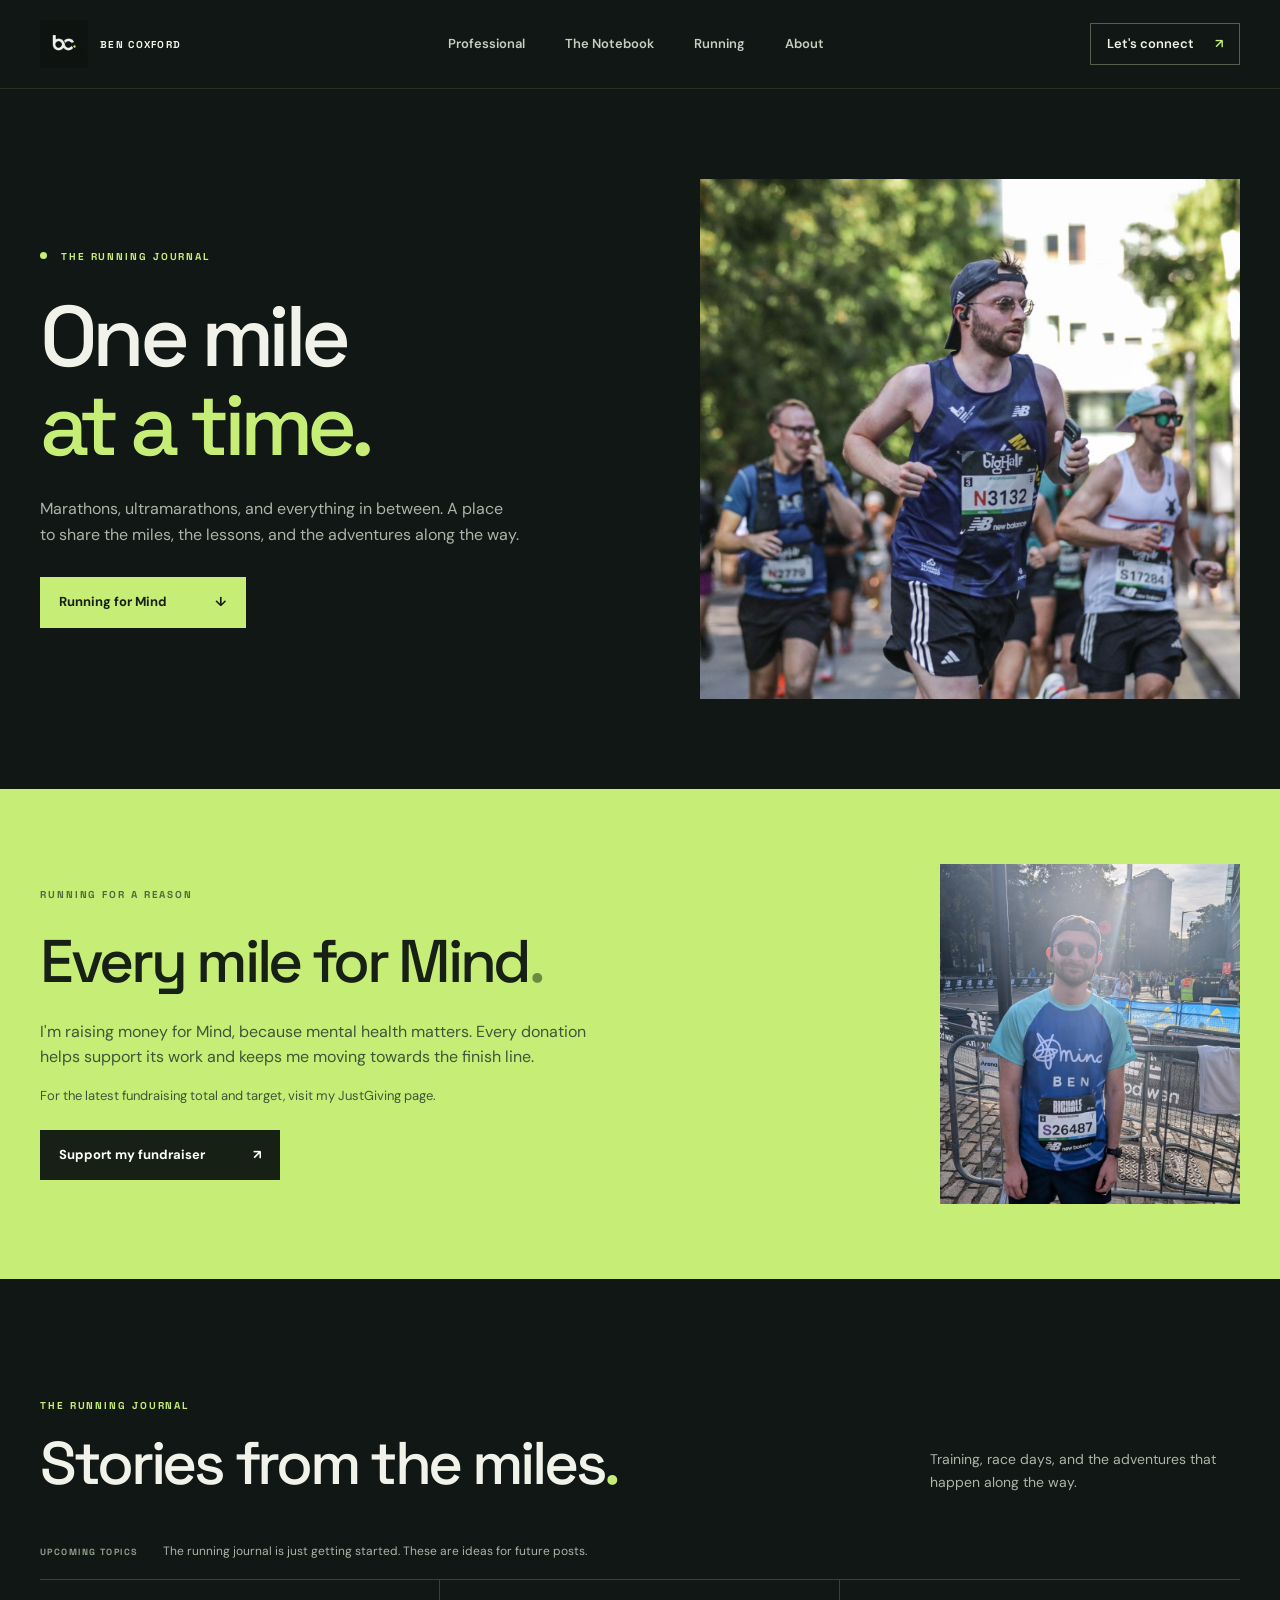
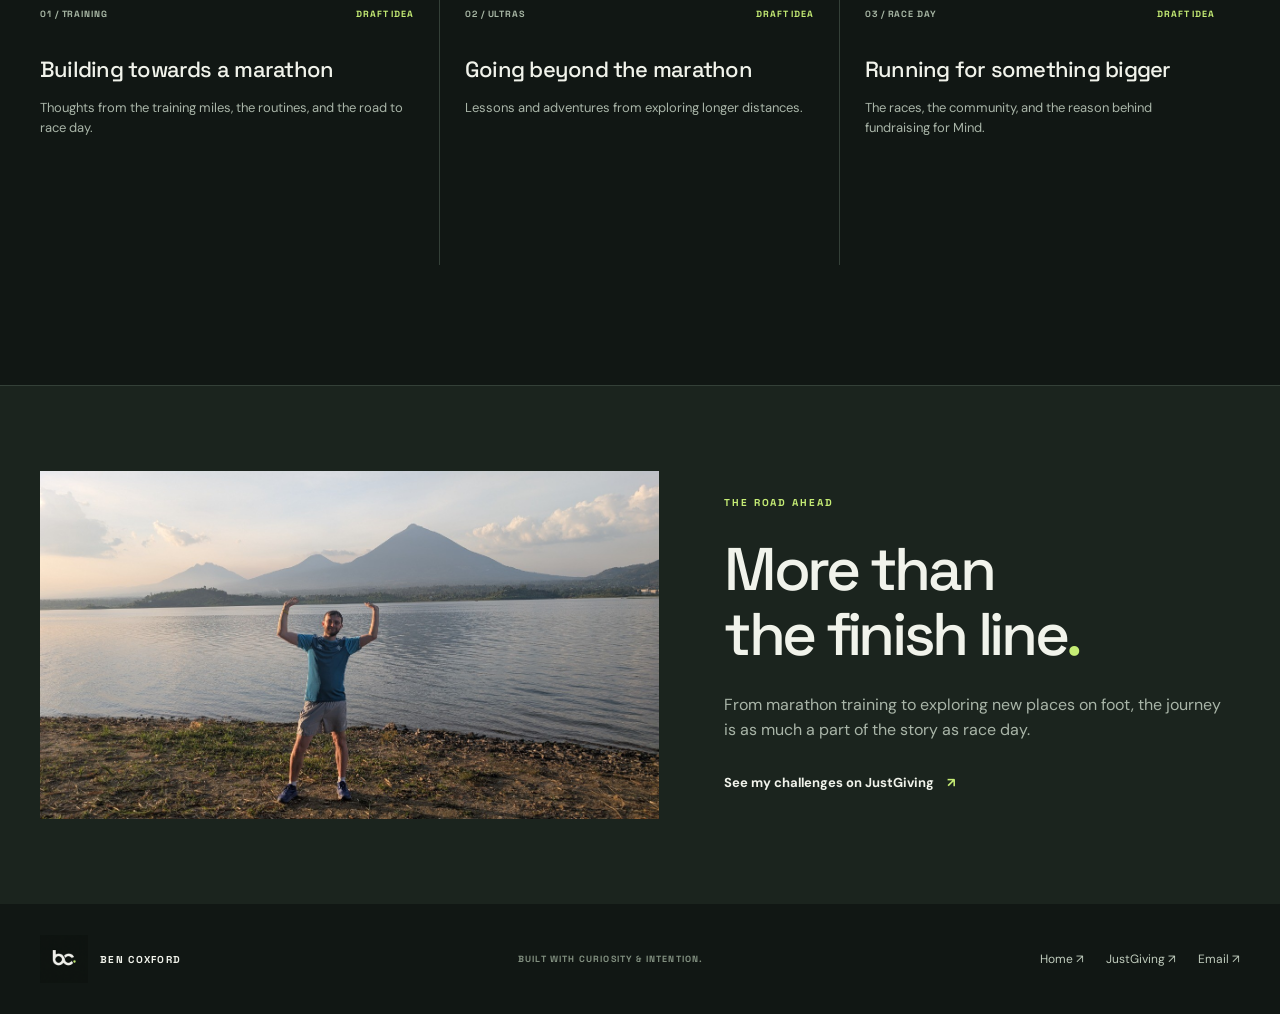
==== running.html @ ec7f4a77 "first commit" ====
<!doctype html>
<html lang="en">
<head>
  <meta charset="utf-8">
  <meta name="viewport" content="width=device-width, initial-scale=1">
  <meta name="description" content="Ben Coxford's running journal: marathons, ultramarathons, and fundraising for Mind.">
  <meta name="theme-color" content="#111714">
  <title>Running | Ben Coxford</title>
  <link rel="icon" type="image/png" href="assets/bc-logo.png">
  <link rel="stylesheet" href="styles.css">
</head>
<body>
  <a class="skip-link" href="#main">Skip to content</a>
  <header class="site-header"><div class="container header-inner"><a class="brand" href="index.html" aria-label="Ben Coxford, home"><img class="brand-logo" src="assets/bc-logo.png" alt=""><span class="brand-name">BEN COXFORD</span></a><nav aria-label="Main navigation"><a href="index.html#work">Professional</a><a href="index.html#writing">The Notebook</a><a href="running.html" aria-current="page">Running</a><a href="index.html#about">About</a></nav><a class="header-contact" href="index.html#contact">Let's connect <span aria-hidden="true">↗</span></a></div></header>
  <main id="main">
    <section class="container running-hero">
      <div class="running-hero-copy"><p class="eyebrow"><span class="status-dot"></span> THE RUNNING JOURNAL</p><h1>One mile<br><em>at a time.</em></h1><p>Marathons, ultramarathons, and everything in between. A place to share the miles, the lessons, and the adventures along the way.</p><a class="button button-primary" href="#fundraising">Running for Mind <span aria-hidden="true">↓</span></a></div>
      <img src="assets/running/race-day.jpg" alt="Ben running in a road race.">
    </section>
    <section class="fundraising-section" id="fundraising" aria-labelledby="fundraising-title">
      <div class="container fundraising-inner"><div><p class="eyebrow">RUNNING FOR A REASON</p><h2 id="fundraising-title">Every mile for Mind<span>.</span></h2><p>I'm raising money for Mind, because mental health matters. Every donation helps support its work and keeps me moving towards the finish line.</p><p class="fundraising-note">For the latest fundraising total and target, visit my JustGiving page.</p><a class="button button-dark" href="https://www.justgiving.com/page/bencoxford">Support my fundraiser <span aria-hidden="true">↗</span></a></div><img src="assets/running/running-for-mind.jpg" alt="Ben in a Mind running shirt before a race." loading="lazy"></div>
    </section>
    <section class="container section" aria-labelledby="journal-title">
      <div class="section-heading"><div><p class="eyebrow section-number">THE RUNNING JOURNAL</p><h2 id="journal-title">Stories from the miles<span class="accent">.</span></h2></div><p>Training, race days, and the adventures that happen along the way.</p></div>
      <div class="writing-intro"><span>UPCOMING TOPICS</span><p>The running journal is just getting started. These are ideas for future posts.</p></div>
      <div class="running-topics"><article class="article-card"><div class="article-meta"><span>01 / TRAINING</span><span class="draft">DRAFT IDEA</span></div><h3>Building towards a marathon</h3><p>Thoughts from the training miles, the routines, and the road to race day.</p></article><article class="article-card"><div class="article-meta"><span>02 / ULTRAS</span><span class="draft">DRAFT IDEA</span></div><h3>Going beyond the marathon</h3><p>Lessons and adventures from exploring longer distances.</p></article><article class="article-card"><div class="article-meta"><span>03 / RACE DAY</span><span class="draft">DRAFT IDEA</span></div><h3>Running for something bigger</h3><p>The races, the community, and the reason behind fundraising for Mind.</p></article></div>
    </section>
    <section class="running-adventure"><div class="container running-adventure-inner"><img src="assets/running/running-adventure.jpg" alt="Ben beside a lake with mountains in the background." loading="lazy"><div><p class="eyebrow">THE ROAD AHEAD</p><h2>More than<br>the finish line<span class="accent">.</span></h2><p>From marathon training to exploring new places on foot, the journey is as much a part of the story as race day.</p><a class="inline-link" href="https://www.justgiving.com/page/bencoxford">See my challenges on JustGiving <span aria-hidden="true">↗</span></a></div></div></section>
  </main>
  <footer class="site-footer"><div class="container footer-inner"><a class="brand footer-brand" href="index.html" aria-label="Ben Coxford, home"><img class="brand-logo" src="assets/bc-logo.png" alt=""><span class="brand-name">BEN COXFORD</span></a><p>BUILT WITH CURIOSITY &amp; INTENTION.</p><div><a href="index.html">Home ↗</a><a href="https://www.justgiving.com/page/bencoxford">JustGiving ↗</a><a href="mailto:ben.coxford@gmail.com">Email ↗</a></div></div></footer>
</body>
</html>
---- styles.css ----
@import url('https://fonts.googleapis.com/css2?family=DM+Sans:wght@400;500;600;700&family=Space+Grotesk:wght@400;500;600;700&display=swap');

:root{color-scheme:dark;--bg:#111714;--panel:#1a221d;--line:#344038;--text:#f1f3eb;--muted:#a9b5a8;--accent:#c6ed75;--display:'Space Grotesk',sans-serif;--body:'DM Sans',sans-serif}
*{box-sizing:border-box}
html{scroll-behavior:smooth}
body{margin:0;background:var(--bg);color:var(--text);font-family:var(--body);font-size:16px;line-height:1.6}
a{color:inherit;text-decoration:none}
a:focus-visible{outline:2px solid var(--accent);outline-offset:5px}
.skip-link{position:absolute;z-index:10;top:-100px;left:16px;padding:10px 16px;background:var(--accent);color:var(--bg)}
.skip-link:focus{top:12px}
.container{width:min(1200px,calc(100% - 80px));margin-inline:auto}
.site-header{border-bottom:1px solid rgba(198,237,117,.12)}
.header-inner{height:88px;display:flex;align-items:center;justify-content:space-between}
.brand{display:inline-flex;align-items:center;gap:12px}.brand-mark{font:700 29px/1 var(--display);letter-spacing:-3px}.brand-mark span,.accent{color:var(--accent)}.brand-name{font:700 10px var(--display);letter-spacing:.13em}
nav{display:flex;gap:40px}nav a,.header-contact{font-size:13px;font-weight:600}nav a{color:#c5cec2}nav a:hover,.text-link:hover,.inline-link:hover,.section-end a:hover,.footer-inner a:hover{color:var(--accent)}
.header-contact{border:1px solid #536050;padding:10px 16px}.header-contact span{color:var(--accent);margin-left:18px}.header-contact:hover{border-color:var(--accent)}
.hero{min-height:650px;position:relative;display:flex;align-items:center;padding-top:60px;padding-bottom:100px;overflow:hidden}.hero-copy{position:relative;z-index:2;width:65%}
.eyebrow{font:700 10px var(--display);letter-spacing:.19em;color:var(--accent);margin:0 0 29px}.status-dot{display:inline-block;width:7px;height:7px;background:var(--accent);border-radius:50%;margin-right:9px;vertical-align:1px}
h1,h2,h3,p{margin-top:0}h1,h2,h3{font-family:var(--display)}h1{font-size:clamp(54px,6.7vw,91px);line-height:1.04;letter-spacing:-.065em;font-weight:500;margin-bottom:26px}h1 em,.about-copy h2 em{font-style:normal;color:var(--accent)}
.hero-description{max-width:480px;color:var(--muted);font-size:17px;line-height:1.8}.hero-actions{display:flex;align-items:center;gap:30px;margin-top:35px}.button{display:inline-flex;align-items:center;justify-content:space-between;gap:48px;padding:15px 19px;font-size:13px;font-weight:700}.button-primary{background:var(--accent);color:#182015}.button-primary:hover{background:#d9f8a0}.text-link{font-size:13px;font-weight:600}.text-link span{margin-left:9px;color:var(--accent)}
.hero-art{position:absolute;width:480px;height:480px;right:-15px;top:50%;transform:translateY(-53%);border:1px solid #303d31;border-radius:50%}.art-grid{position:absolute;inset:0;border-radius:50%;background-image:linear-gradient(#2c392d 1px,transparent 1px),linear-gradient(90deg,#2c392d 1px,transparent 1px);background-size:48px 48px;opacity:.5;mask-image:radial-gradient(circle,#000 20%,transparent 72%)}
.orbit{position:absolute;border:1px solid #566a48;border-radius:50%;inset:45px}.orbit-two{inset:95px;border-style:dashed;opacity:.65}.orbit-three{inset:145px;border-color:#94b66b}.art-core{position:absolute;inset:183px;background:var(--accent);color:#172015;border-radius:50%;display:flex;flex-direction:column;justify-content:center;align-items:center}.art-core span{font:700 28px var(--display);letter-spacing:-.1em}.art-core small{font:700 6px/1.3 var(--display);letter-spacing:.1em;text-align:center;margin-top:4px}.art-node{position:absolute;width:9px;height:9px;border-radius:50%;background:var(--accent);box-shadow:0 0 0 6px #c6ed751c}.node-one{top:77px;left:109px}.node-two{right:50px;top:204px}.node-three{bottom:111px;left:115px}.art-label,.art-coordinate{position:absolute;color:#9bad95;font:600 9px var(--display);letter-spacing:.12em}.label-one{top:59px;left:24px}.label-two{right:0;bottom:115px}.art-coordinate{bottom:28px;left:150px}
.hero-bottom{position:absolute;bottom:29px;left:0;right:0;display:flex;justify-content:space-between;color:#809080;font:700 9px var(--display);letter-spacing:.16em}
.focus-strip{border-block:1px solid var(--line);background:#172019}.focus-inner{min-height:78px;display:flex;align-items:center;justify-content:space-between;gap:30px}.focus-inner>span,.section-end>span,.writing-intro>span{font:700 9px var(--display);letter-spacing:.16em;color:#8f9e8d}.focus-inner div{display:flex;gap:40px;font:500 12px var(--display);color:#d8e1d5}
.section{padding-top:120px;padding-bottom:120px}.section-heading{display:flex;justify-content:space-between;align-items:end;gap:40px;margin-bottom:45px}.section-number{margin-bottom:20px}.section-heading h2,.about-copy h2{font-size:clamp(40px,4.7vw,62px);font-weight:500;line-height:1.08;letter-spacing:-.055em;margin:0}.section-heading>p{max-width:310px;color:var(--muted);font-size:14px;margin:0 0 4px}
.project-card{display:grid;grid-template-columns:1fr 1fr;border:1px solid var(--line);min-height:390px}.project-visual{position:relative;overflow:hidden;background:#263a2b;min-height:340px}.project-grid{position:absolute;inset:0;background-image:linear-gradient(#78976b24 1px,transparent 1px),linear-gradient(90deg,#78976b24 1px,transparent 1px);background-size:38px 38px;transform:skewY(-12deg) scale(1.4)}
.cube{position:absolute;width:85px;height:85px;border:1px solid #b5da86;transform:rotate(30deg) skew(-30deg);background:#a7d47c18}.cube:before,.cube:after{content:"";position:absolute;border:1px solid #b5da86;background:#9bc87c20}.cube:before{width:100%;height:28px;left:13px;top:-29px;transform:skew(-45deg)}.cube:after{height:100%;width:28px;right:-29px;top:-15px;transform:skewY(-45deg)}.cube-one{top:38%;left:44%;z-index:2;background:#b9e88e65}.cube-two{top:22%;left:26%;transform:rotate(30deg) skew(-30deg) scale(.65);opacity:.65}.cube-three{top:56%;left:64%;transform:rotate(30deg) skew(-30deg) scale(.65);opacity:.65}.visual-caption{position:absolute;bottom:22px;left:25px;right:25px;display:flex;justify-content:space-between;color:#bdd2b7;font:700 9px var(--display);letter-spacing:.14em}
.project-content{padding:42px 45px;display:flex;flex-direction:column;align-items:flex-start}.project-topline{display:flex;justify-content:space-between;width:100%;font:700 9px var(--display);letter-spacing:.15em;color:#97aa95}.project-content h3{font-size:43px;letter-spacing:-.05em;font-weight:500;margin:42px 0 12px}.project-content p{color:var(--muted);font-size:14px;max-width:420px}.tags{display:flex;flex-wrap:wrap;gap:8px;margin:12px 0 32px}.tags span{border:1px solid #465448;padding:5px 8px;font:700 9px var(--display);letter-spacing:.08em;color:#c1cebe}.project-link{font-size:13px;font-weight:700;margin-top:auto}.project-link span{margin-left:15px;color:var(--accent)}.project-link:hover{color:var(--accent)}
.section-end{display:flex;justify-content:space-between;align-items:center;margin-top:25px}.section-end a,.inline-link{font-size:13px;font-weight:700}.section-end a span,.inline-link span{color:var(--accent);margin-left:10px}
.writing-section{background:#1b241e;border-block:1px solid var(--line)}.writing-intro{display:flex;align-items:baseline;gap:25px;border-bottom:1px solid var(--line);padding-bottom:18px}.writing-intro p{font-size:12px;color:var(--muted);margin:0}.article-grid{display:grid;grid-template-columns:repeat(4,1fr)}.article-card{position:relative;min-height:285px;padding:28px 25px 55px 0;border-right:1px solid var(--line)}.article-card+.article-card{padding-left:25px}.article-card:last-child{border-right:0}.article-meta{display:flex;justify-content:space-between;gap:8px;color:#a8b7a5;font:700 9px var(--display);letter-spacing:.1em}.draft{color:var(--accent)}.article-card h3{font-size:22px;line-height:1.2;letter-spacing:-.035em;font-weight:500;margin:36px 0 15px}.article-card p{color:var(--muted);font-size:13px}.article-arrow{position:absolute;bottom:15px;color:#7b8c79;font-size:19px}
.published-grid{display:grid;grid-template-columns:repeat(2,1fr);gap:20px;margin:25px 0 55px}.published-card{display:flex;flex-direction:column;min-height:230px;padding:28px;border:1px solid var(--line);background:#202b23}.published-card h3{font-size:25px;line-height:1.25;letter-spacing:-.035em;font-weight:500;margin:32px 0}.published-card h3 a:hover,.published-link:hover{color:var(--accent)}.published-link{font-size:13px;font-weight:700;margin-top:auto}.published-link span{color:var(--accent);margin-left:10px}
.about-section{display:grid;grid-template-columns:1fr 1.25fr;gap:50px}.about-symbol{font-size:120px;line-height:1;color:#384b37;margin-top:65px}.about-copy h2{margin-bottom:30px}.about-copy p{max-width:570px;color:var(--muted);font-size:15px;line-height:1.85}.inline-link{display:inline-block;margin-top:14px}
.contact-section{background:var(--accent);color:#172015}.contact-inner{padding-block:75px;display:flex;justify-content:space-between;align-items:end;gap:30px}.contact-inner .eyebrow{color:#526a3e;margin-bottom:20px}.contact-inner h2{font-size:clamp(38px,4.4vw,60px);font-weight:500;line-height:1.08;letter-spacing:-.055em;margin-bottom:20px}.contact-inner h2 span{color:#6b8b45}.contact-inner p:last-child{font-size:14px;color:#4c6040;margin:0}.button-dark{background:#172015;color:#fff;white-space:nowrap}.button-dark:hover{background:#344a30}
.footer-inner{min-height:110px;display:flex;justify-content:space-between;align-items:center;gap:20px}.footer-inner p{font:700 9px var(--display);letter-spacing:.13em;color:#829080;margin:0}.footer-inner>div{display:flex;gap:22px}.footer-inner>div a{font-size:12px;color:#c0ccbd}
@media(max-width:900px){.hero-art{opacity:.35;right:-150px}.hero-copy{width:80%}.focus-inner{align-items:flex-start;padding-block:22px;flex-direction:column;gap:12px}.focus-inner div{gap:20px;flex-wrap:wrap}.article-grid{grid-template-columns:repeat(2,1fr)}.article-card:nth-child(2){border-right:0}.article-card:nth-child(n+3){border-top:1px solid var(--line)}.article-card:nth-child(3){padding-left:0}}
@media(max-width:600px){.container{width:calc(100% - 40px)}.header-inner{height:72px}.brand-name{display:none}nav{gap:20px}nav a{font-size:12px}.header-contact{font-size:0;padding:9px 12px}.header-contact span{font-size:14px;margin:0}.hero{min-height:590px;padding-top:50px}.hero-copy{width:100%}.hero-art{width:360px;height:360px;right:-180px;top:45%;opacity:.25}.orbit{inset:35px}.orbit-two{inset:75px}.orbit-three{inset:110px}.art-core{inset:138px}.hero-description{font-size:15px}.hero-actions{gap:20px;flex-wrap:wrap}.hero-bottom{font-size:8px}.focus-inner div{font-size:11px;gap:10px 20px}.section{padding-block:75px}.section-heading{display:block}.section-heading>p{margin-top:18px}.project-card{grid-template-columns:1fr}.project-visual{min-height:260px}.project-content{padding:30px 25px}.project-content h3{margin-top:30px}.writing-intro{display:block}.writing-intro p{margin-top:8px}.article-grid{grid-template-columns:1fr}.article-card,.article-card+.article-card,.article-card:nth-child(3){min-height:0;padding:24px 35px 30px 0;border-right:0;border-top:1px solid var(--line)}.article-card:first-child{border-top:0}.article-card h3{margin:20px 0 10px}.article-arrow{bottom:20px;right:0}.about-section{grid-template-columns:1fr;gap:0}.about-symbol{display:none}.contact-inner{padding-block:60px;display:block}.contact-inner .button{margin-top:28px}.footer-inner{padding-block:28px;flex-wrap:wrap}.footer-inner p{order:3;width:100%}.footer-inner>div{gap:15px}}
@media(max-width:600px){.published-grid{grid-template-columns:1fr}.published-card{min-height:200px;padding:24px}.published-card h3{font-size:22px;margin:26px 0}}
@media(prefers-reduced-motion:reduce){html{scroll-behavior:auto}}
.article-page{max-width:780px;padding-block:90px 120px}.article-back{display:inline-block;color:var(--accent);font-size:13px;font-weight:700;margin-bottom:50px}.article-page h1{font-size:clamp(38px,5vw,65px);line-height:1.08;letter-spacing:-.05em}.article-byline{color:var(--muted);font-size:13px;border-bottom:1px solid var(--line);padding-bottom:30px;margin-bottom:35px}.article-body{color:#d1d9cd;font-size:17px;line-height:1.9;overflow-wrap:anywhere}.article-body h2{color:var(--text);font-size:27px;line-height:1.25;letter-spacing:-.035em;margin:42px 0 16px}.article-body p{margin-bottom:22px}.article-end{border-top:1px solid var(--line);padding-top:30px;margin-top:55px}
.article-figure{margin:32px 0}.article-figure img{display:block;width:100%;height:auto}.article-figure figcaption{color:var(--muted);font-size:13px;line-height:1.5;margin-top:10px}
.article-figure-stack{max-width:484px}
.professional-profile{display:grid;grid-template-columns:1fr 1.4fr;gap:60px;margin-bottom:65px}.professional-intro h3{font-size:25px;line-height:1.2;font-weight:500;letter-spacing:-.03em;margin-bottom:15px}.professional-intro p:not(.eyebrow),.skill-group p{color:var(--muted);font-size:14px;line-height:1.75}.skills-grid{display:grid;grid-template-columns:repeat(2,1fr);gap:0 30px}.skill-group{border-top:1px solid var(--line);padding:20px 0}.skill-group h3{font-size:16px;font-weight:600;margin-bottom:8px}.skill-group p{margin:0}.project-heading{margin-bottom:25px}
.brand-logo{display:block;width:48px;height:48px;object-fit:cover}.about-portrait{object-position:center}
.running-teaser{background:#1b241e;border-block:1px solid var(--line)}.running-teaser-inner{display:grid;grid-template-columns:1fr .8fr;align-items:center;gap:80px}.running-teaser h2,.fundraising-inner h2,.running-adventure h2{font-size:clamp(40px,4.7vw,62px);font-weight:500;line-height:1.08;letter-spacing:-.055em;margin-bottom:24px}.running-teaser h2 em{font-style:normal;color:var(--accent)}.running-teaser-copy>p:not(.eyebrow),.running-adventure p:not(.eyebrow){color:var(--muted);max-width:500px}.running-actions{display:flex;align-items:center;gap:25px;flex-wrap:wrap;margin-top:30px}.running-teaser-inner>img{width:100%;height:420px;object-fit:cover;object-position:center 35%}.about-portrait{display:block;width:min(270px,100%);height:300px;object-fit:cover;object-position:center 25%;margin-top:50px}
.running-hero{display:grid;grid-template-columns:1fr .9fr;gap:60px;align-items:center;padding-block:90px}.running-hero-copy>p:not(.eyebrow){color:var(--muted);max-width:480px;margin-bottom:30px}.running-hero>img{width:100%;height:520px;object-fit:cover}.fundraising-section{background:var(--accent);color:#172015}.fundraising-inner{display:grid;grid-template-columns:1fr 300px;align-items:center;gap:80px;padding-block:75px}.fundraising-inner .eyebrow{color:#526a3e}.fundraising-inner h2 span{color:#6b8b45}.fundraising-inner p:not(.eyebrow){max-width:550px;color:#40563a}.fundraising-note{font-size:13px}.fundraising-inner .button{margin-top:10px}.fundraising-inner img{width:100%;height:340px;object-fit:cover;object-position:center 32%}.running-topics{display:grid;grid-template-columns:repeat(3,1fr)}.running-adventure{background:#1b241e;border-top:1px solid var(--line)}.running-adventure-inner{padding-block:85px;display:grid;grid-template-columns:1.2fr 1fr;align-items:center;gap:65px}.running-adventure img{width:100%;display:block}
@media(max-width:600px){nav{gap:10px}nav a{font-size:11px}.running-teaser-inner,.running-hero,.fundraising-inner,.running-adventure-inner{grid-template-columns:1fr;gap:30px}.running-teaser-inner>img,.running-hero>img{height:320px}.running-hero{padding-block:60px}.fundraising-inner{padding-block:60px}.fundraising-inner img{height:320px}.running-topics{grid-template-columns:1fr}.running-topics .article-card{border-right:0;border-top:1px solid var(--line);padding-left:0}.running-topics .article-card:first-child{border-top:0}.running-adventure-inner{padding-block:60px}.about-portrait{width:180px;height:200px;margin:20px 0 35px}}
@media(max-width:600px){.brand-logo{width:36px;height:36px}nav{gap:8px}nav a{font-size:10px}}
@media(max-width:600px){.professional-profile{grid-template-columns:1fr;gap:20px;margin-bottom:45px}.skills-grid{grid-template-columns:1fr}}
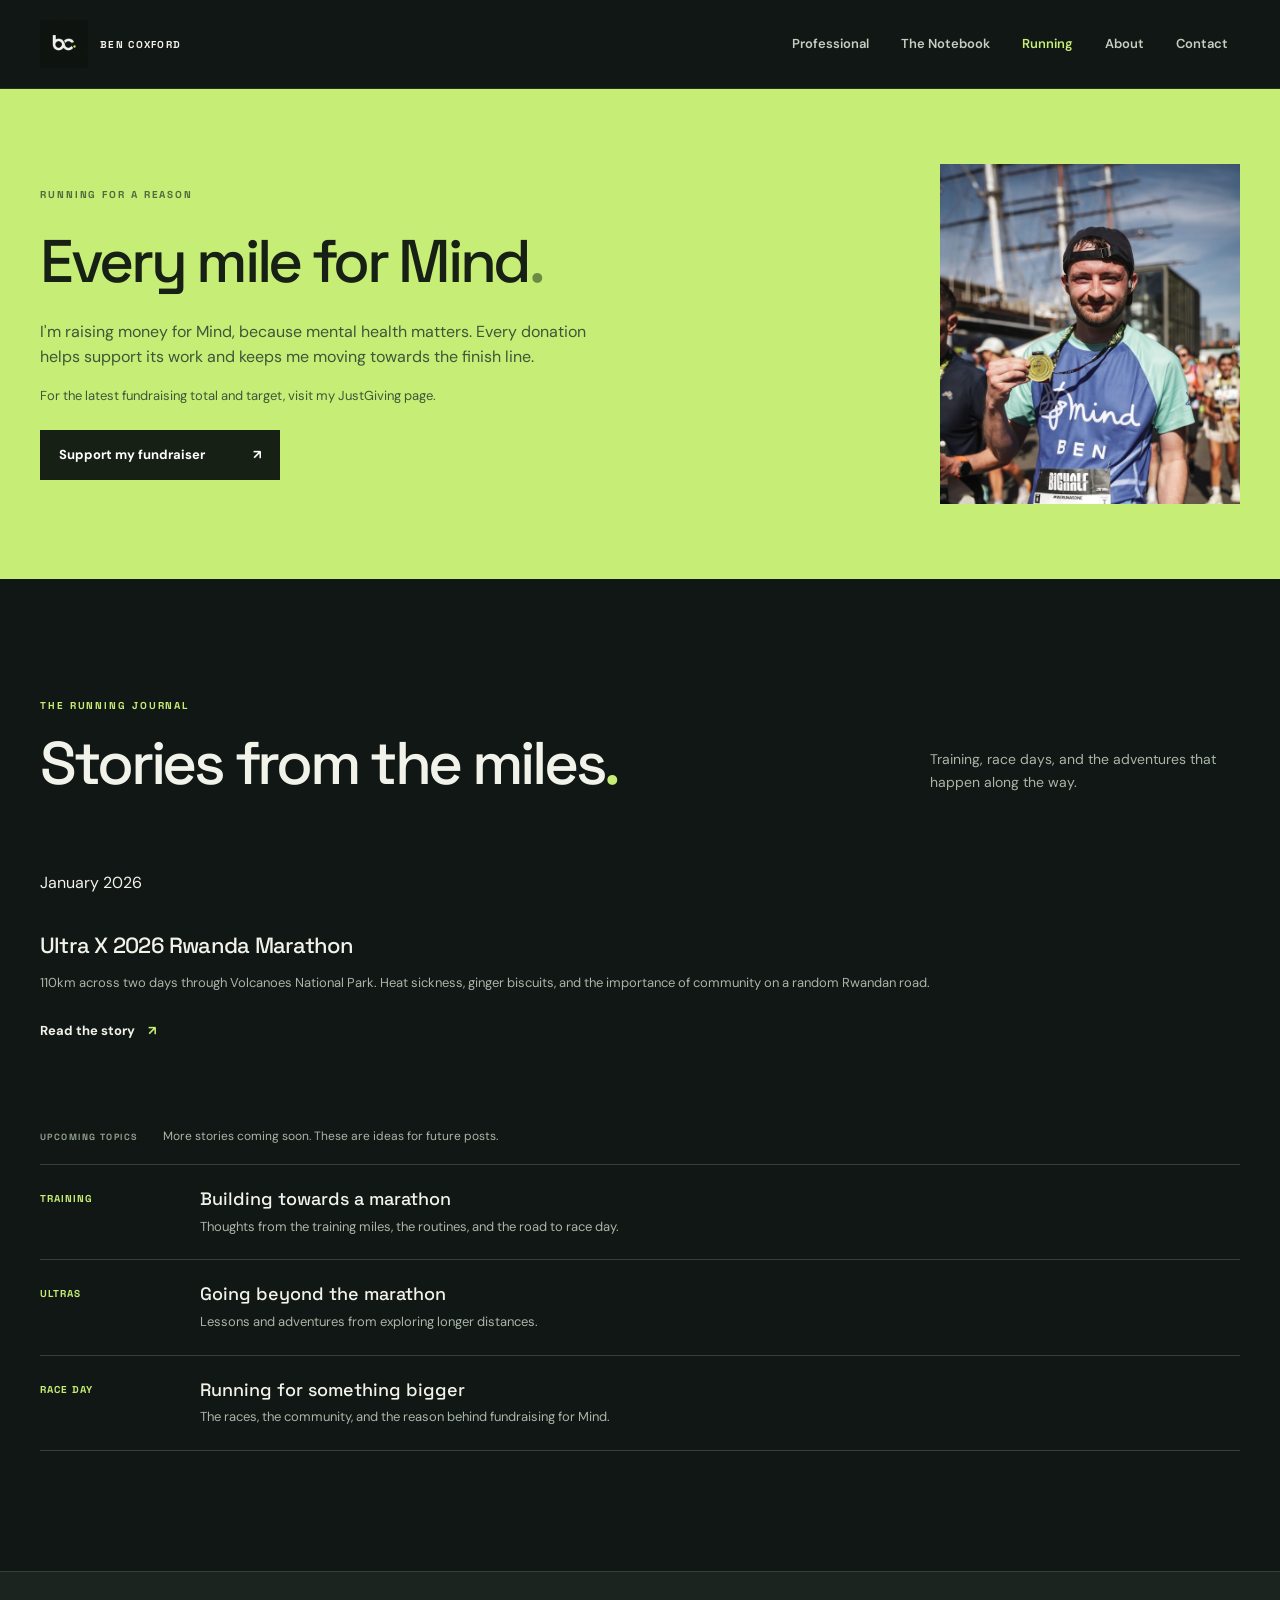
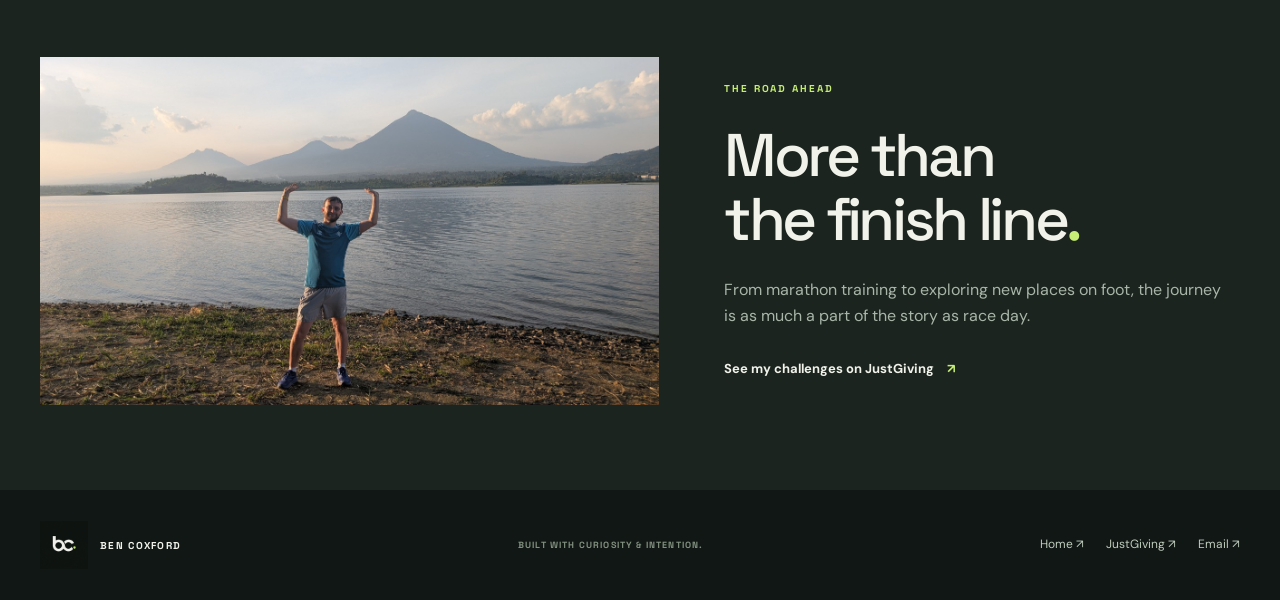
==== commit b7557751: "publish changes" ====
--- a/running.html
+++ b/running.html
@@ -11,19 +11,25 @@
 </head>
 <body>
   <a class="skip-link" href="#main">Skip to content</a>
-  <header class="site-header"><div class="container header-inner"><a class="brand" href="index.html" aria-label="Ben Coxford, home"><img class="brand-logo" src="assets/bc-logo.png" alt=""><span class="brand-name">BEN COXFORD</span></a><nav aria-label="Main navigation"><a href="index.html#work">Professional</a><a href="index.html#writing">The Notebook</a><a href="running.html" aria-current="page">Running</a><a href="index.html#about">About</a></nav><a class="header-contact" href="index.html#contact">Let's connect <span aria-hidden="true">↗</span></a></div></header>
+  <header class="site-header"><div class="container header-inner"><a class="brand" href="index.html" aria-label="Ben Coxford, home"><img class="brand-logo" src="assets/bc-logo.png" alt=""><span class="brand-name">BEN COXFORD</span></a><nav aria-label="Main navigation"><a href="index.html#work">Professional</a><a href="index.html#writing">The Notebook</a><a href="running.html" aria-current="page">Running</a><a href="index.html#about">About</a><a href="index.html#contact">Contact</a></nav></div></header>
   <main id="main">
-    <section class="container running-hero">
-      <div class="running-hero-copy"><p class="eyebrow"><span class="status-dot"></span> THE RUNNING JOURNAL</p><h1>One mile<br><em>at a time.</em></h1><p>Marathons, ultramarathons, and everything in between. A place to share the miles, the lessons, and the adventures along the way.</p><a class="button button-primary" href="#fundraising">Running for Mind <span aria-hidden="true">↓</span></a></div>
-      <img src="assets/running/race-day.jpg" alt="Ben running in a road race.">
-    </section>
     <section class="fundraising-section" id="fundraising" aria-labelledby="fundraising-title">
-      <div class="container fundraising-inner"><div><p class="eyebrow">RUNNING FOR A REASON</p><h2 id="fundraising-title">Every mile for Mind<span>.</span></h2><p>I'm raising money for Mind, because mental health matters. Every donation helps support its work and keeps me moving towards the finish line.</p><p class="fundraising-note">For the latest fundraising total and target, visit my JustGiving page.</p><a class="button button-dark" href="https://www.justgiving.com/page/bencoxford">Support my fundraiser <span aria-hidden="true">↗</span></a></div><img src="assets/running/running-for-mind.jpg" alt="Ben in a Mind running shirt before a race." loading="lazy"></div>
+      <div class="container fundraising-inner"><div><p class="eyebrow">RUNNING FOR A REASON</p><h2 id="fundraising-title">Every mile for Mind<span>.</span></h2><p>I'm raising money for Mind, because mental health matters. Every donation helps support its work and keeps me moving towards the finish line.</p><p class="fundraising-note">For the latest fundraising total and target, visit my JustGiving page.</p><a class="button button-dark" href="https://www.justgiving.com/page/bencoxford">Support my fundraiser <span aria-hidden="true">↗</span></a></div><img src="assets/running/mind-medal.jpg" alt="Ben wearing a Mind running shirt and holding his race medal." loading="lazy"></div>
     </section>
     <section class="container section" aria-labelledby="journal-title">
       <div class="section-heading"><div><p class="eyebrow section-number">THE RUNNING JOURNAL</p><h2 id="journal-title">Stories from the miles<span class="accent">.</span></h2></div><p>Training, race days, and the adventures that happen along the way.</p></div>
-      <div class="writing-intro"><span>UPCOMING TOPICS</span><p>The running journal is just getting started. These are ideas for future posts.</p></div>
-      <div class="running-topics"><article class="article-card"><div class="article-meta"><span>01 / TRAINING</span><span class="draft">DRAFT IDEA</span></div><h3>Building towards a marathon</h3><p>Thoughts from the training miles, the routines, and the road to race day.</p></article><article class="article-card"><div class="article-meta"><span>02 / ULTRAS</span><span class="draft">DRAFT IDEA</span></div><h3>Going beyond the marathon</h3><p>Lessons and adventures from exploring longer distances.</p></article><article class="article-card"><div class="article-meta"><span>03 / RACE DAY</span><span class="draft">DRAFT IDEA</span></div><h3>Running for something bigger</h3><p>The races, the community, and the reason behind fundraising for Mind.</p></article></div>
+      <div class="article-cards">
+        <article class="article-card">
+          <div class="article-card-content">
+            <span class="article-card-date">January 2026</span>
+            <h3><a href="articles/rwanda-ultra.html">Ultra X 2026 Rwanda Marathon</a></h3>
+            <p>110km across two days through Volcanoes National Park. Heat sickness, ginger biscuits, and the importance of community on a random Rwandan road.</p>
+            <a href="articles/rwanda-ultra.html" class="inline-link">Read the story <span aria-hidden="true">↗</span></a>
+          </div>
+        </article>
+      </div>
+      <div class="writing-intro"><span>UPCOMING TOPICS</span><p>More stories coming soon. These are ideas for future posts.</p></div>
+      <ul class="upcoming-list"><li><span>TRAINING</span><div><h3>Building towards a marathon</h3><p>Thoughts from the training miles, the routines, and the road to race day.</p></div></li><li><span>ULTRAS</span><div><h3>Going beyond the marathon</h3><p>Lessons and adventures from exploring longer distances.</p></div></li><li><span>RACE DAY</span><div><h3>Running for something bigger</h3><p>The races, the community, and the reason behind fundraising for Mind.</p></div></li></ul>
     </section>
     <section class="running-adventure"><div class="container running-adventure-inner"><img src="assets/running/running-adventure.jpg" alt="Ben beside a lake with mountains in the background." loading="lazy"><div><p class="eyebrow">THE ROAD AHEAD</p><h2>More than<br>the finish line<span class="accent">.</span></h2><p>From marathon training to exploring new places on foot, the journey is as much a part of the story as race day.</p><a class="inline-link" href="https://www.justgiving.com/page/bencoxford">See my challenges on JustGiving <span aria-hidden="true">↗</span></a></div></div></section>
   </main>
--- a/styles.css
+++ b/styles.css
@@ -8,6 +8,12 @@
 a:focus-visible{outline:2px solid var(--accent);outline-offset:5px}
 .skip-link{position:absolute;z-index:10;top:-100px;left:16px;padding:10px 16px;background:var(--accent);color:var(--bg)}
 .skip-link:focus{top:12px}
+.alert-banner{background:#263a2b;border-bottom:1px solid rgba(198,237,117,.12);padding:16px 0}
+.alert-inner{display:flex;align-items:center;justify-content:center}
+.alert-inner p{margin:0;font-size:14px;color:var(--muted)}
+.alert-inner strong{color:var(--text);font-weight:600}
+.alert-inner a{color:var(--accent);font-weight:600;text-decoration:underline;text-underline-offset:3px}
+.alert-inner a:hover{color:#d9f8a0}
 .container{width:min(1200px,calc(100% - 80px));margin-inline:auto}
 .site-header{border-bottom:1px solid rgba(198,237,117,.12)}
 .header-inner{height:88px;display:flex;align-items:center;justify-content:space-between}
@@ -36,9 +42,13 @@
 @media(max-width:600px){.container{width:calc(100% - 40px)}.header-inner{height:72px}.brand-name{display:none}nav{gap:20px}nav a{font-size:12px}.header-contact{font-size:0;padding:9px 12px}.header-contact span{font-size:14px;margin:0}.hero{min-height:590px;padding-top:50px}.hero-copy{width:100%}.hero-art{width:360px;height:360px;right:-180px;top:45%;opacity:.25}.orbit{inset:35px}.orbit-two{inset:75px}.orbit-three{inset:110px}.art-core{inset:138px}.hero-description{font-size:15px}.hero-actions{gap:20px;flex-wrap:wrap}.hero-bottom{font-size:8px}.focus-inner div{font-size:11px;gap:10px 20px}.section{padding-block:75px}.section-heading{display:block}.section-heading>p{margin-top:18px}.project-card{grid-template-columns:1fr}.project-visual{min-height:260px}.project-content{padding:30px 25px}.project-content h3{margin-top:30px}.writing-intro{display:block}.writing-intro p{margin-top:8px}.article-grid{grid-template-columns:1fr}.article-card,.article-card+.article-card,.article-card:nth-child(3){min-height:0;padding:24px 35px 30px 0;border-right:0;border-top:1px solid var(--line)}.article-card:first-child{border-top:0}.article-card h3{margin:20px 0 10px}.article-arrow{bottom:20px;right:0}.about-section{grid-template-columns:1fr;gap:0}.about-symbol{display:none}.contact-inner{padding-block:60px;display:block}.contact-inner .button{margin-top:28px}.footer-inner{padding-block:28px;flex-wrap:wrap}.footer-inner p{order:3;width:100%}.footer-inner>div{gap:15px}}
 @media(max-width:600px){.published-grid{grid-template-columns:1fr}.published-card{min-height:200px;padding:24px}.published-card h3{font-size:22px;margin:26px 0}}
 @media(prefers-reduced-motion:reduce){html{scroll-behavior:auto}}
-.article-page{max-width:780px;padding-block:90px 120px}.article-back{display:inline-block;color:var(--accent);font-size:13px;font-weight:700;margin-bottom:50px}.article-page h1{font-size:clamp(38px,5vw,65px);line-height:1.08;letter-spacing:-.05em}.article-byline{color:var(--muted);font-size:13px;border-bottom:1px solid var(--line);padding-bottom:30px;margin-bottom:35px}.article-body{color:#d1d9cd;font-size:17px;line-height:1.9;overflow-wrap:anywhere}.article-body h2{color:var(--text);font-size:27px;line-height:1.25;letter-spacing:-.035em;margin:42px 0 16px}.article-body p{margin-bottom:22px}.article-end{border-top:1px solid var(--line);padding-top:30px;margin-top:55px}
+.article-page{max-width:780px;padding-block:90px 120px}.article-back{display:inline-block;color:var(--accent);font-size:13px;font-weight:700;margin-bottom:50px}.article-page h1{font-size:clamp(38px,5vw,65px);line-height:1.08;letter-spacing:-.05em}.article-byline{color:var(--muted);font-size:13px;border-bottom:1px solid var(--line);padding-bottom:30px;margin-bottom:35px}.article-body{color:#d1d9cd;font-size:17px;line-height:1.9;overflow-wrap:anywhere}.article-body h2{color:var(--text);font-size:27px;line-height:1.25;letter-spacing:-.035em;margin:42px 0 16px}.article-body p{margin-bottom:22px;text-align:justify}.article-end{border-top:1px solid var(--line);padding-top:30px;margin-top:55px}
 .article-figure{margin:32px 0}.article-figure img{display:block;width:100%;height:auto}.article-figure figcaption{color:var(--muted);font-size:13px;line-height:1.5;margin-top:10px}
 .article-figure-stack{max-width:484px}
+.article-figure-hero{max-width:600px}
+.article-figure-centered{max-width:520px;margin-left:auto;margin-right:auto}
+.article-gallery{margin:50px 0}.article-gallery h2{margin-bottom:30px}.gallery-grid{display:grid;grid-template-columns:repeat(auto-fit,minmax(200px,1fr));gap:15px;margin-bottom:30px}.gallery-item{position:relative;overflow:hidden;border-radius:4px;aspect-ratio:1}.gallery-item img,.gallery-item video{width:100%;height:100%;object-fit:cover}.gallery-item a{display:flex;align-items:center;justify-content:center;width:100%;height:100%;background:rgba(0,0,0,.3);opacity:0;transition:opacity .2s ease}.gallery-item:hover a{opacity:1}.video-gallery-item{background:#000}.video-gallery-item video{width:100%;height:100%;object-fit:cover}
+.video-play-btn{width:50px;height:50px;background:var(--accent);border-radius:50%;display:flex;align-items:center;justify-content:center;color:#172015;font-weight:700}
 .professional-profile{display:grid;grid-template-columns:1fr 1.4fr;gap:60px;margin-bottom:65px}.professional-intro h3{font-size:25px;line-height:1.2;font-weight:500;letter-spacing:-.03em;margin-bottom:15px}.professional-intro p:not(.eyebrow),.skill-group p{color:var(--muted);font-size:14px;line-height:1.75}.skills-grid{display:grid;grid-template-columns:repeat(2,1fr);gap:0 30px}.skill-group{border-top:1px solid var(--line);padding:20px 0}.skill-group h3{font-size:16px;font-weight:600;margin-bottom:8px}.skill-group p{margin:0}.project-heading{margin-bottom:25px}
 .brand-logo{display:block;width:48px;height:48px;object-fit:cover}.about-portrait{object-position:center}
 .running-teaser{background:#1b241e;border-block:1px solid var(--line)}.running-teaser-inner{display:grid;grid-template-columns:1fr .8fr;align-items:center;gap:80px}.running-teaser h2,.fundraising-inner h2,.running-adventure h2{font-size:clamp(40px,4.7vw,62px);font-weight:500;line-height:1.08;letter-spacing:-.055em;margin-bottom:24px}.running-teaser h2 em{font-style:normal;color:var(--accent)}.running-teaser-copy>p:not(.eyebrow),.running-adventure p:not(.eyebrow){color:var(--muted);max-width:500px}.running-actions{display:flex;align-items:center;gap:25px;flex-wrap:wrap;margin-top:30px}.running-teaser-inner>img{width:100%;height:420px;object-fit:cover;object-position:center 35%}.about-portrait{display:block;width:min(270px,100%);height:300px;object-fit:cover;object-position:center 25%;margin-top:50px}
@@ -46,3 +56,8 @@
 @media(max-width:600px){nav{gap:10px}nav a{font-size:11px}.running-teaser-inner,.running-hero,.fundraising-inner,.running-adventure-inner{grid-template-columns:1fr;gap:30px}.running-teaser-inner>img,.running-hero>img{height:320px}.running-hero{padding-block:60px}.fundraising-inner{padding-block:60px}.fundraising-inner img{height:320px}.running-topics{grid-template-columns:1fr}.running-topics .article-card{border-right:0;border-top:1px solid var(--line);padding-left:0}.running-topics .article-card:first-child{border-top:0}.running-adventure-inner{padding-block:60px}.about-portrait{width:180px;height:200px;margin:20px 0 35px}}
 @media(max-width:600px){.brand-logo{width:36px;height:36px}nav{gap:8px}nav a{font-size:10px}}
 @media(max-width:600px){.professional-profile{grid-template-columns:1fr;gap:20px;margin-bottom:45px}.skills-grid{grid-template-columns:1fr}}
+.header-inner nav{gap:8px}.header-inner nav a{display:inline-flex;align-items:center;min-height:44px;padding:0 12px;font-size:13px}.header-inner nav a[aria-current="page"]{color:var(--accent)}
+.upcoming-list{list-style:none;padding:0;margin:0}.upcoming-list li{display:grid;grid-template-columns:140px 1fr;gap:20px;border-bottom:1px solid var(--line);padding:22px 0}.upcoming-list li>span{font:700 10px var(--display);letter-spacing:.1em;color:var(--accent);padding-top:5px}.upcoming-list h3{font-size:18px;font-weight:500;line-height:1.3;margin:0 0 6px}.upcoming-list p{font-size:13px;color:var(--muted);margin:0}
+.article-body h3{font-size:21px;line-height:1.3;color:var(--text);margin:32px 0 14px}.article-body pre{background:#101813;border:1px solid var(--line);padding:18px;overflow-x:auto;line-height:1.55;font-size:13px;overflow-wrap:normal}.article-body code{font-family:Consolas,monospace}.article-body ul,.article-body ol{padding-left:24px;margin-bottom:22px}
+.article-note{border-left:3px solid var(--accent);padding:12px 16px;color:var(--muted);font-size:14px}
+@media(max-width:700px){.header-inner{height:auto;min-height:0;display:grid;grid-template-columns:1fr;gap:0;padding-top:10px}.header-inner .brand{width:max-content}.header-inner nav{display:flex;flex-wrap:wrap;gap:0 4px;margin:4px -8px 0}.header-inner nav a{font-size:13px;min-height:44px;padding:0 8px}.hero{min-height:0;padding:55px 0 80px}.hero h1{font-size:clamp(39px,10vw,54px);line-height:1.08}.hero .eyebrow{margin-bottom:20px}.hero-actions{margin-top:24px}.hero-bottom{bottom:22px}.article-page{padding-block:55px 80px}.upcoming-list li{grid-template-columns:1fr;gap:7px}.upcoming-list li>span{padding-top:0}}
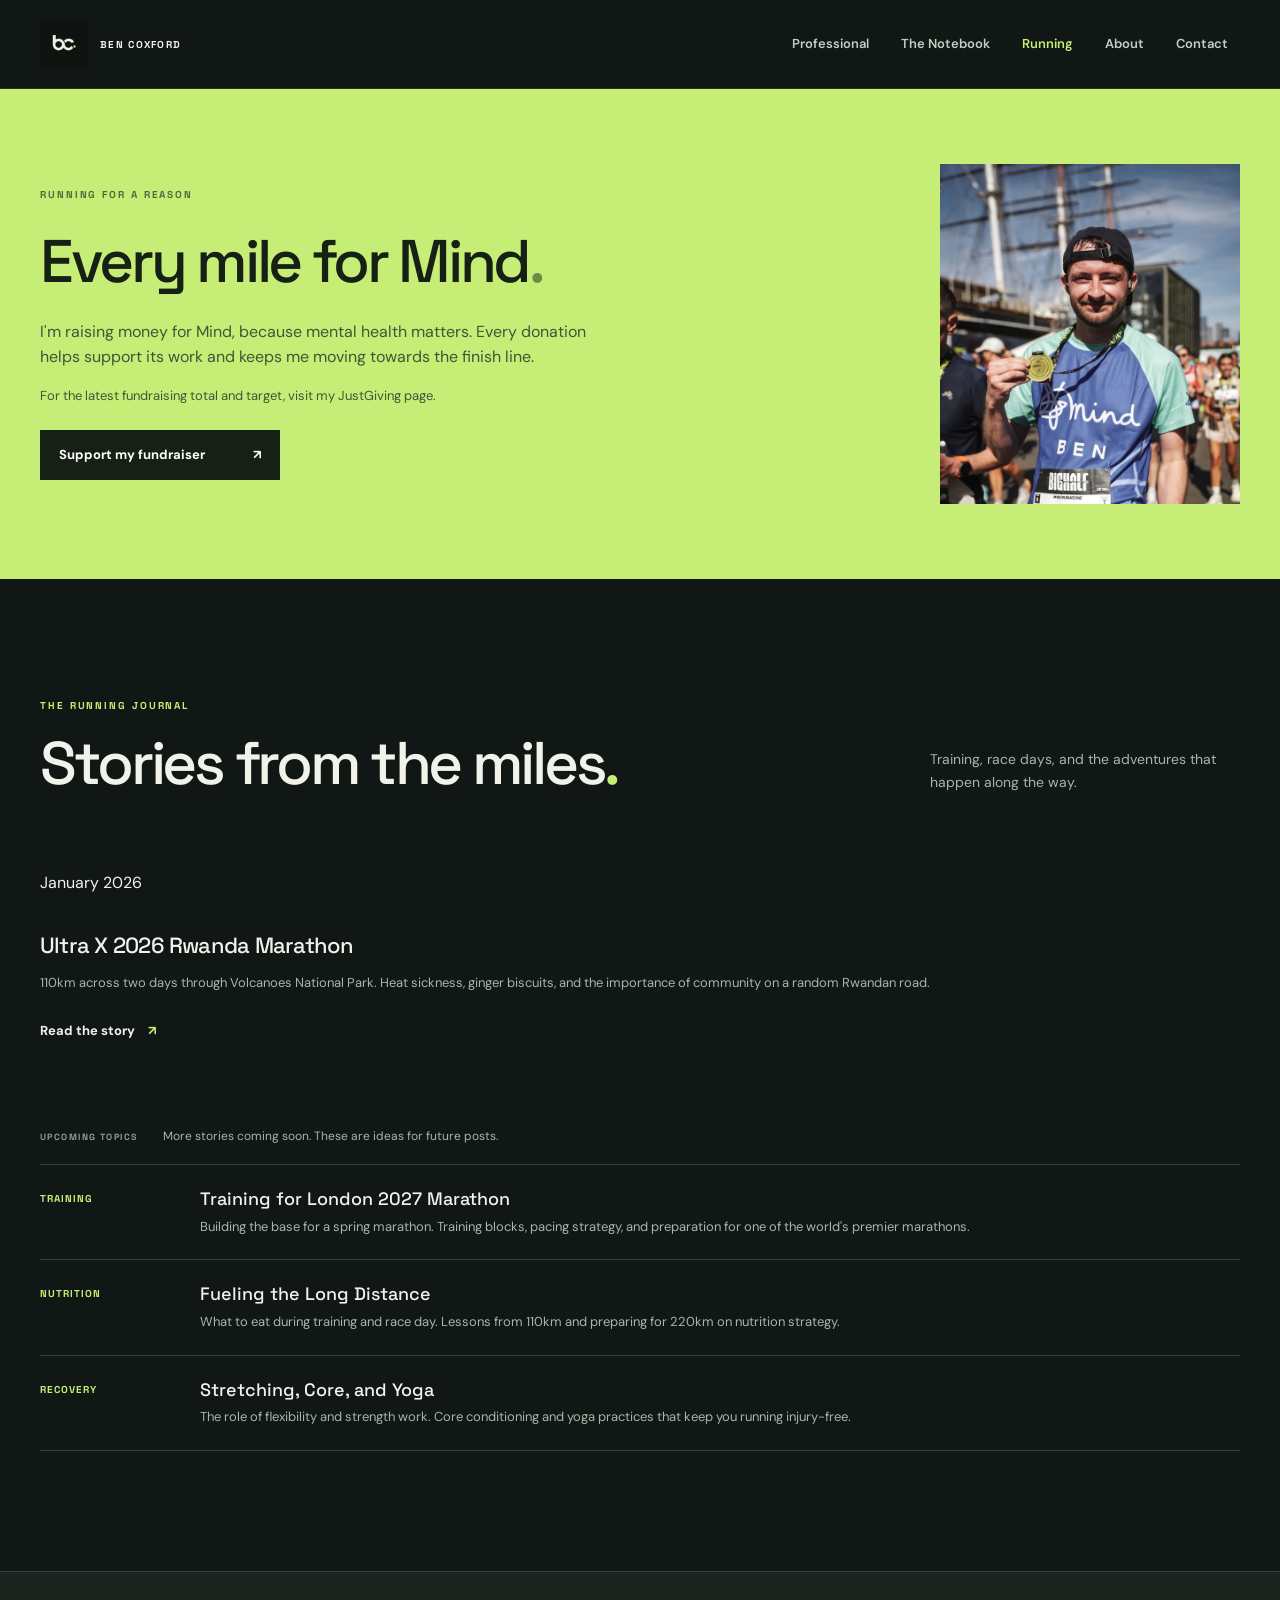
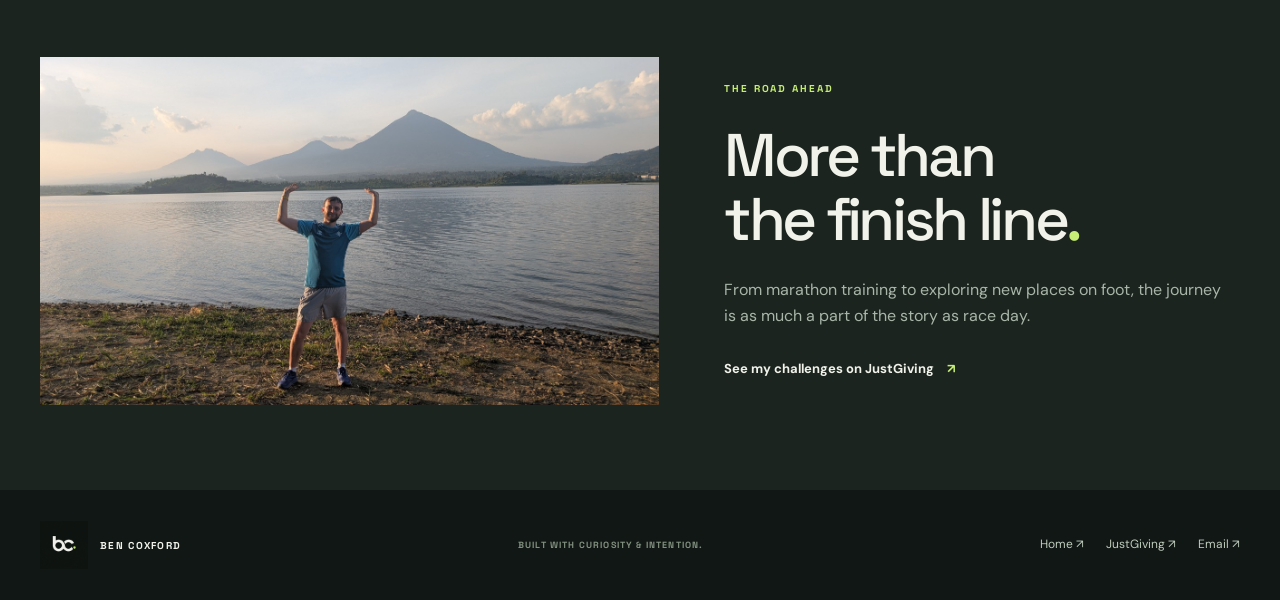
==== commit 1397eb07: "new update" ====
--- a/running.html
+++ b/running.html
@@ -29,7 +29,7 @@
         </article>
       </div>
       <div class="writing-intro"><span>UPCOMING TOPICS</span><p>More stories coming soon. These are ideas for future posts.</p></div>
-      <ul class="upcoming-list"><li><span>TRAINING</span><div><h3>Building towards a marathon</h3><p>Thoughts from the training miles, the routines, and the road to race day.</p></div></li><li><span>ULTRAS</span><div><h3>Going beyond the marathon</h3><p>Lessons and adventures from exploring longer distances.</p></div></li><li><span>RACE DAY</span><div><h3>Running for something bigger</h3><p>The races, the community, and the reason behind fundraising for Mind.</p></div></li></ul>
+      <ul class="upcoming-list"><li><span>TRAINING</span><div><h3>Training for London 2027 Marathon</h3><p>Building the base for a spring marathon. Training blocks, pacing strategy, and preparation for one of the world's premier marathons.</p></div></li><li><span>NUTRITION</span><div><h3>Fueling the Long Distance</h3><p>What to eat during training and race day. Lessons from 110km and preparing for 220km on nutrition strategy.</p></div></li><li><span>RECOVERY</span><div><h3>Stretching, Core, and Yoga</h3><p>The role of flexibility and strength work. Core conditioning and yoga practices that keep you running injury-free.</p></div></li></ul>
     </section>
     <section class="running-adventure"><div class="container running-adventure-inner"><img src="assets/running/running-adventure.jpg" alt="Ben beside a lake with mountains in the background." loading="lazy"><div><p class="eyebrow">THE ROAD AHEAD</p><h2>More than<br>the finish line<span class="accent">.</span></h2><p>From marathon training to exploring new places on foot, the journey is as much a part of the story as race day.</p><a class="inline-link" href="https://www.justgiving.com/page/bencoxford">See my challenges on JustGiving <span aria-hidden="true">↗</span></a></div></div></section>
   </main>
--- a/styles.css
+++ b/styles.css
@@ -51,7 +51,7 @@
 .video-play-btn{width:50px;height:50px;background:var(--accent);border-radius:50%;display:flex;align-items:center;justify-content:center;color:#172015;font-weight:700}
 .professional-profile{display:grid;grid-template-columns:1fr 1.4fr;gap:60px;margin-bottom:65px}.professional-intro h3{font-size:25px;line-height:1.2;font-weight:500;letter-spacing:-.03em;margin-bottom:15px}.professional-intro p:not(.eyebrow),.skill-group p{color:var(--muted);font-size:14px;line-height:1.75}.skills-grid{display:grid;grid-template-columns:repeat(2,1fr);gap:0 30px}.skill-group{border-top:1px solid var(--line);padding:20px 0}.skill-group h3{font-size:16px;font-weight:600;margin-bottom:8px}.skill-group p{margin:0}.project-heading{margin-bottom:25px}
 .brand-logo{display:block;width:48px;height:48px;object-fit:cover}.about-portrait{object-position:center}
-.running-teaser{background:#1b241e;border-block:1px solid var(--line)}.running-teaser-inner{display:grid;grid-template-columns:1fr .8fr;align-items:center;gap:80px}.running-teaser h2,.fundraising-inner h2,.running-adventure h2{font-size:clamp(40px,4.7vw,62px);font-weight:500;line-height:1.08;letter-spacing:-.055em;margin-bottom:24px}.running-teaser h2 em{font-style:normal;color:var(--accent)}.running-teaser-copy>p:not(.eyebrow),.running-adventure p:not(.eyebrow){color:var(--muted);max-width:500px}.running-actions{display:flex;align-items:center;gap:25px;flex-wrap:wrap;margin-top:30px}.running-teaser-inner>img{width:100%;height:420px;object-fit:cover;object-position:center 35%}.about-portrait{display:block;width:min(270px,100%);height:300px;object-fit:cover;object-position:center 25%;margin-top:50px}
+.running-teaser{background:#1b241e;border-block:1px solid var(--line)}.running-teaser-inner{display:grid;grid-template-columns:1fr .8fr;align-items:center;gap:60px}.running-teaser h2,.fundraising-inner h2,.running-adventure h2{font-size:clamp(40px,4.7vw,62px);font-weight:500;line-height:1.08;letter-spacing:-.055em;margin-bottom:24px}.running-teaser h2 em{font-style:normal;color:var(--accent)}.running-teaser-copy>p:not(.eyebrow),.running-adventure p:not(.eyebrow){color:var(--muted);max-width:500px}.running-actions{display:flex;align-items:center;gap:25px;flex-wrap:wrap;margin-top:30px}.running-teaser-inner>img{width:100%;height:420px;object-fit:cover;object-position:center 35%}.about-portrait{display:block;width:min(270px,100%);height:300px;object-fit:cover;object-position:center 25%;margin-top:50px}
 .running-hero{display:grid;grid-template-columns:1fr .9fr;gap:60px;align-items:center;padding-block:90px}.running-hero-copy>p:not(.eyebrow){color:var(--muted);max-width:480px;margin-bottom:30px}.running-hero>img{width:100%;height:520px;object-fit:cover}.fundraising-section{background:var(--accent);color:#172015}.fundraising-inner{display:grid;grid-template-columns:1fr 300px;align-items:center;gap:80px;padding-block:75px}.fundraising-inner .eyebrow{color:#526a3e}.fundraising-inner h2 span{color:#6b8b45}.fundraising-inner p:not(.eyebrow){max-width:550px;color:#40563a}.fundraising-note{font-size:13px}.fundraising-inner .button{margin-top:10px}.fundraising-inner img{width:100%;height:340px;object-fit:cover;object-position:center 32%}.running-topics{display:grid;grid-template-columns:repeat(3,1fr)}.running-adventure{background:#1b241e;border-top:1px solid var(--line)}.running-adventure-inner{padding-block:85px;display:grid;grid-template-columns:1.2fr 1fr;align-items:center;gap:65px}.running-adventure img{width:100%;display:block}
 @media(max-width:600px){nav{gap:10px}nav a{font-size:11px}.running-teaser-inner,.running-hero,.fundraising-inner,.running-adventure-inner{grid-template-columns:1fr;gap:30px}.running-teaser-inner>img,.running-hero>img{height:320px}.running-hero{padding-block:60px}.fundraising-inner{padding-block:60px}.fundraising-inner img{height:320px}.running-topics{grid-template-columns:1fr}.running-topics .article-card{border-right:0;border-top:1px solid var(--line);padding-left:0}.running-topics .article-card:first-child{border-top:0}.running-adventure-inner{padding-block:60px}.about-portrait{width:180px;height:200px;margin:20px 0 35px}}
 @media(max-width:600px){.brand-logo{width:36px;height:36px}nav{gap:8px}nav a{font-size:10px}}
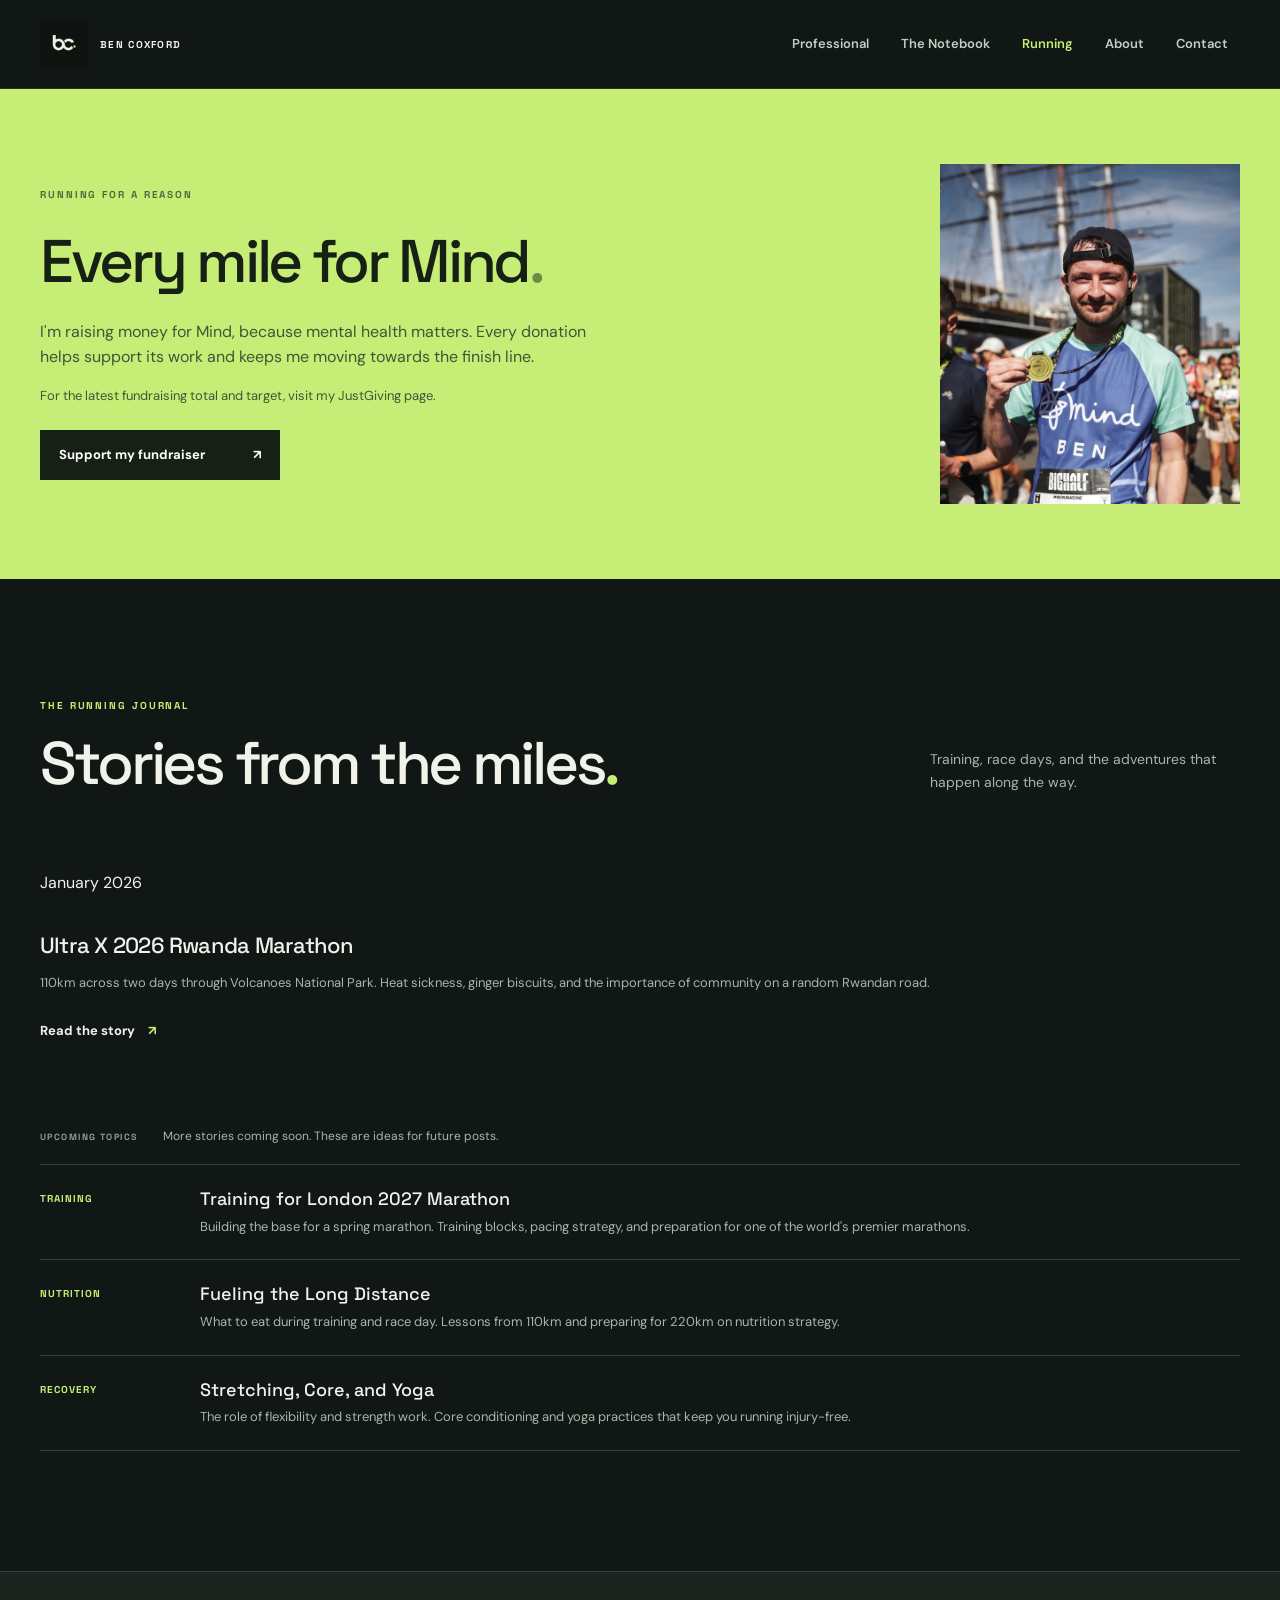
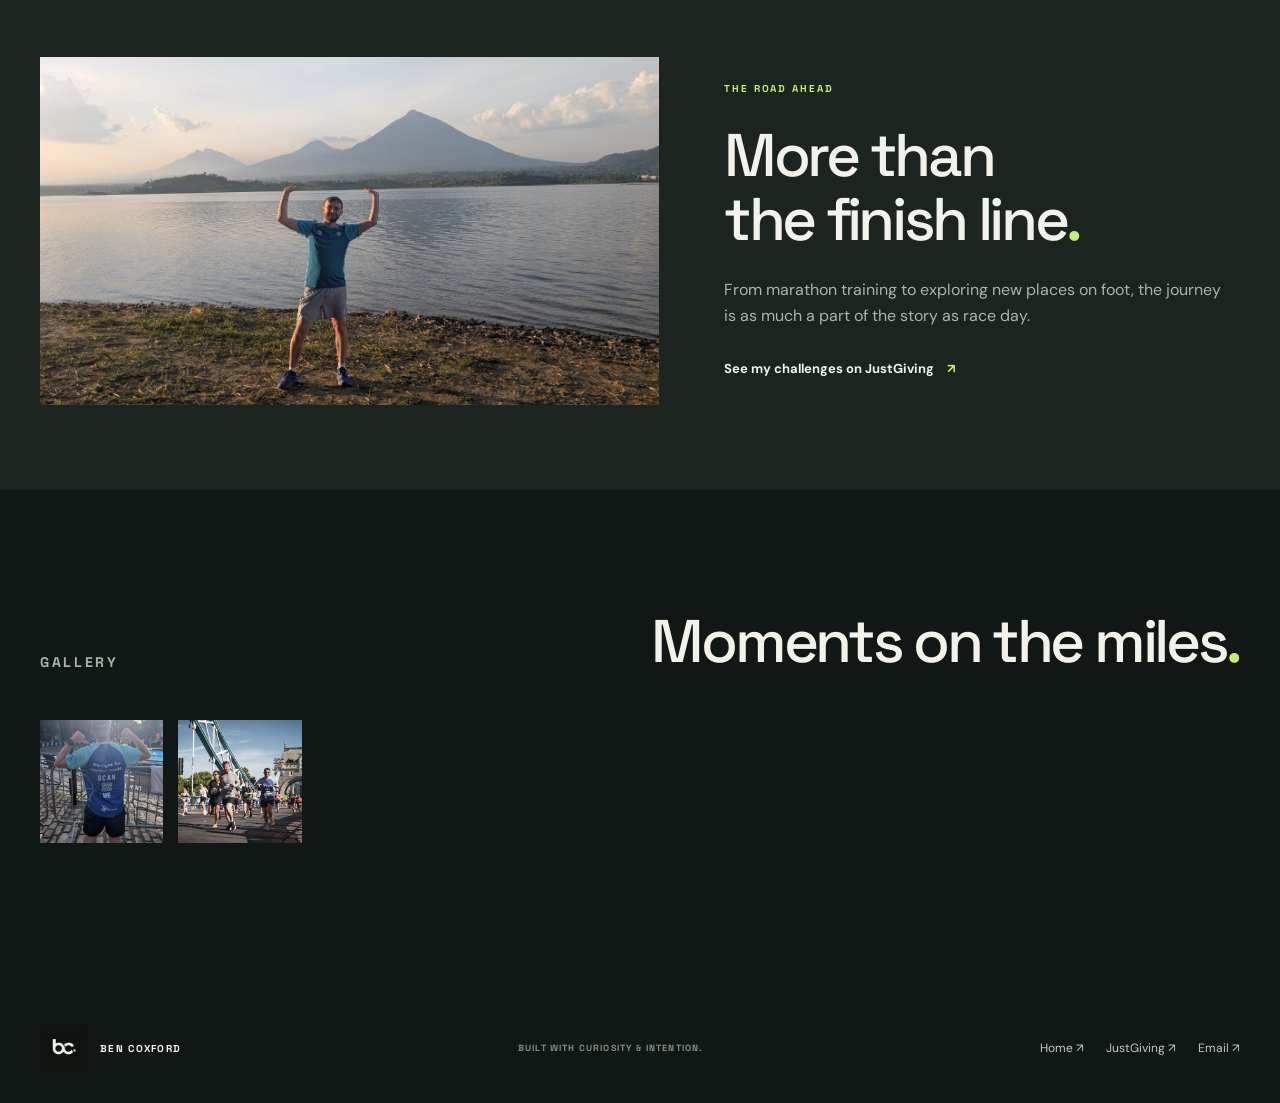
==== commit da43d1e8: "more changes" ====
--- a/running.html
+++ b/running.html
@@ -32,6 +32,13 @@
       <ul class="upcoming-list"><li><span>TRAINING</span><div><h3>Training for London 2027 Marathon</h3><p>Building the base for a spring marathon. Training blocks, pacing strategy, and preparation for one of the world's premier marathons.</p></div></li><li><span>NUTRITION</span><div><h3>Fueling the Long Distance</h3><p>What to eat during training and race day. Lessons from 110km and preparing for 220km on nutrition strategy.</p></div></li><li><span>RECOVERY</span><div><h3>Stretching, Core, and Yoga</h3><p>The role of flexibility and strength work. Core conditioning and yoga practices that keep you running injury-free.</p></div></li></ul>
     </section>
     <section class="running-adventure"><div class="container running-adventure-inner"><img src="assets/running/running-adventure.jpg" alt="Ben beside a lake with mountains in the background." loading="lazy"><div><p class="eyebrow">THE ROAD AHEAD</p><h2>More than<br>the finish line<span class="accent">.</span></h2><p>From marathon training to exploring new places on foot, the journey is as much a part of the story as race day.</p><a class="inline-link" href="https://www.justgiving.com/page/bencoxford">See my challenges on JustGiving <span aria-hidden="true">↗</span></a></div></div></section>
+    <section class="container section" aria-labelledby="gallery-title">
+      <div class="section-heading"><p class="eyebrow section-number">GALLERY</p><h2 id="gallery-title">Moments on the miles<span class="accent">.</span></h2></div>
+      <div class="gallery-grid">
+        <img src="assets/running/mind-race-finish.jpg" alt="Celebrating at the finish line with arms raised" loading="lazy">
+        <img src="assets/running/mind-race-animation.gif" alt="Animated race moment" loading="lazy">
+      </div>
+    </section>
   </main>
   <footer class="site-footer"><div class="container footer-inner"><a class="brand footer-brand" href="index.html" aria-label="Ben Coxford, home"><img class="brand-logo" src="assets/bc-logo.png" alt=""><span class="brand-name">BEN COXFORD</span></a><p>BUILT WITH CURIOSITY &amp; INTENTION.</p><div><a href="index.html">Home ↗</a><a href="https://www.justgiving.com/page/bencoxford">JustGiving ↗</a><a href="mailto:ben.coxford@gmail.com">Email ↗</a></div></div></footer>
 </body>
--- a/styles.css
+++ b/styles.css
@@ -47,16 +47,16 @@
 .article-figure-stack{max-width:484px}
 .article-figure-hero{max-width:600px}
 .article-figure-centered{max-width:520px;margin-left:auto;margin-right:auto}
-.article-gallery{margin:50px 0}.article-gallery h2{margin-bottom:30px}.gallery-grid{display:grid;grid-template-columns:repeat(auto-fit,minmax(200px,1fr));gap:15px;margin-bottom:30px}.gallery-item{position:relative;overflow:hidden;border-radius:4px;aspect-ratio:1}.gallery-item img,.gallery-item video{width:100%;height:100%;object-fit:cover}.gallery-item a{display:flex;align-items:center;justify-content:center;width:100%;height:100%;background:rgba(0,0,0,.3);opacity:0;transition:opacity .2s ease}.gallery-item:hover a{opacity:1}.video-gallery-item{background:#000}.video-gallery-item video{width:100%;height:100%;object-fit:cover}
+.article-gallery{margin:50px 0}.article-gallery h2{margin-bottom:30px}.gallery-grid{display:grid;grid-template-columns:repeat(3,1fr);gap:15px;margin-bottom:30px;max-width:400px}.gallery-grid img{aspect-ratio:1;width:100%;height:auto;object-fit:cover}.gallery-item{position:relative;overflow:hidden;border-radius:4px;aspect-ratio:1}.gallery-item img,.gallery-item video{width:100%;height:100%;object-fit:cover}.gallery-item a{display:flex;align-items:center;justify-content:center;width:100%;height:100%;background:rgba(0,0,0,.3);opacity:0;transition:opacity .2s ease}.gallery-item:hover a{opacity:1}.video-gallery-item{background:#000}.video-gallery-item video{width:100%;height:100%;object-fit:cover}
 .video-play-btn{width:50px;height:50px;background:var(--accent);border-radius:50%;display:flex;align-items:center;justify-content:center;color:#172015;font-weight:700}
 .professional-profile{display:grid;grid-template-columns:1fr 1.4fr;gap:60px;margin-bottom:65px}.professional-intro h3{font-size:25px;line-height:1.2;font-weight:500;letter-spacing:-.03em;margin-bottom:15px}.professional-intro p:not(.eyebrow),.skill-group p{color:var(--muted);font-size:14px;line-height:1.75}.skills-grid{display:grid;grid-template-columns:repeat(2,1fr);gap:0 30px}.skill-group{border-top:1px solid var(--line);padding:20px 0}.skill-group h3{font-size:16px;font-weight:600;margin-bottom:8px}.skill-group p{margin:0}.project-heading{margin-bottom:25px}
 .brand-logo{display:block;width:48px;height:48px;object-fit:cover}.about-portrait{object-position:center}
-.running-teaser{background:#1b241e;border-block:1px solid var(--line)}.running-teaser-inner{display:grid;grid-template-columns:1fr .8fr;align-items:center;gap:60px}.running-teaser h2,.fundraising-inner h2,.running-adventure h2{font-size:clamp(40px,4.7vw,62px);font-weight:500;line-height:1.08;letter-spacing:-.055em;margin-bottom:24px}.running-teaser h2 em{font-style:normal;color:var(--accent)}.running-teaser-copy>p:not(.eyebrow),.running-adventure p:not(.eyebrow){color:var(--muted);max-width:500px}.running-actions{display:flex;align-items:center;gap:25px;flex-wrap:wrap;margin-top:30px}.running-teaser-inner>img{width:100%;height:420px;object-fit:cover;object-position:center 35%}.about-portrait{display:block;width:min(270px,100%);height:300px;object-fit:cover;object-position:center 25%;margin-top:50px}
+.running-teaser{background:#1b241e;border-block:1px solid var(--line)}.running-teaser-inner{display:grid;grid-template-columns:1fr 1fr;align-items:center;gap:30px}.running-teaser h2,.fundraising-inner h2,.running-adventure h2{font-size:clamp(40px,4.7vw,62px);font-weight:500;line-height:1.08;letter-spacing:-.055em;margin-bottom:24px}.running-teaser h2 em{font-style:normal;color:var(--accent)}.running-teaser-copy>p:not(.eyebrow),.running-adventure p:not(.eyebrow){color:var(--muted);max-width:500px}.running-actions{display:flex;align-items:center;gap:25px;flex-wrap:wrap;margin-top:30px}.running-teaser-inner>img{width:100%;aspect-ratio:1.2;object-fit:contain;object-position:center center}.about-portrait{display:block;width:min(270px,100%);height:300px;object-fit:cover;object-position:center 25%;margin-top:50px}
 .running-hero{display:grid;grid-template-columns:1fr .9fr;gap:60px;align-items:center;padding-block:90px}.running-hero-copy>p:not(.eyebrow){color:var(--muted);max-width:480px;margin-bottom:30px}.running-hero>img{width:100%;height:520px;object-fit:cover}.fundraising-section{background:var(--accent);color:#172015}.fundraising-inner{display:grid;grid-template-columns:1fr 300px;align-items:center;gap:80px;padding-block:75px}.fundraising-inner .eyebrow{color:#526a3e}.fundraising-inner h2 span{color:#6b8b45}.fundraising-inner p:not(.eyebrow){max-width:550px;color:#40563a}.fundraising-note{font-size:13px}.fundraising-inner .button{margin-top:10px}.fundraising-inner img{width:100%;height:340px;object-fit:cover;object-position:center 32%}.running-topics{display:grid;grid-template-columns:repeat(3,1fr)}.running-adventure{background:#1b241e;border-top:1px solid var(--line)}.running-adventure-inner{padding-block:85px;display:grid;grid-template-columns:1.2fr 1fr;align-items:center;gap:65px}.running-adventure img{width:100%;display:block}
 @media(max-width:600px){nav{gap:10px}nav a{font-size:11px}.running-teaser-inner,.running-hero,.fundraising-inner,.running-adventure-inner{grid-template-columns:1fr;gap:30px}.running-teaser-inner>img,.running-hero>img{height:320px}.running-hero{padding-block:60px}.fundraising-inner{padding-block:60px}.fundraising-inner img{height:320px}.running-topics{grid-template-columns:1fr}.running-topics .article-card{border-right:0;border-top:1px solid var(--line);padding-left:0}.running-topics .article-card:first-child{border-top:0}.running-adventure-inner{padding-block:60px}.about-portrait{width:180px;height:200px;margin:20px 0 35px}}
 @media(max-width:600px){.brand-logo{width:36px;height:36px}nav{gap:8px}nav a{font-size:10px}}
 @media(max-width:600px){.professional-profile{grid-template-columns:1fr;gap:20px;margin-bottom:45px}.skills-grid{grid-template-columns:1fr}}
-.header-inner nav{gap:8px}.header-inner nav a{display:inline-flex;align-items:center;min-height:44px;padding:0 12px;font-size:13px}.header-inner nav a[aria-current="page"]{color:var(--accent)}
+.header-inner nav{gap:8px}.header-inner nav a{display:inline-flex;align-items:center;min-height:44px;padding:0 12px;font-size:13px}.header-inner nav a.button{gap:8px;padding:8px 12px;border:1px solid var(--accent);background:transparent;color:var(--accent)}.header-inner nav a.button:hover{background:var(--accent);color:var(--bg)}.header-inner nav a[aria-current="page"]{color:var(--accent)}
 .upcoming-list{list-style:none;padding:0;margin:0}.upcoming-list li{display:grid;grid-template-columns:140px 1fr;gap:20px;border-bottom:1px solid var(--line);padding:22px 0}.upcoming-list li>span{font:700 10px var(--display);letter-spacing:.1em;color:var(--accent);padding-top:5px}.upcoming-list h3{font-size:18px;font-weight:500;line-height:1.3;margin:0 0 6px}.upcoming-list p{font-size:13px;color:var(--muted);margin:0}
 .article-body h3{font-size:21px;line-height:1.3;color:var(--text);margin:32px 0 14px}.article-body pre{background:#101813;border:1px solid var(--line);padding:18px;overflow-x:auto;line-height:1.55;font-size:13px;overflow-wrap:normal}.article-body code{font-family:Consolas,monospace}.article-body ul,.article-body ol{padding-left:24px;margin-bottom:22px}
 .article-note{border-left:3px solid var(--accent);padding:12px 16px;color:var(--muted);font-size:14px}
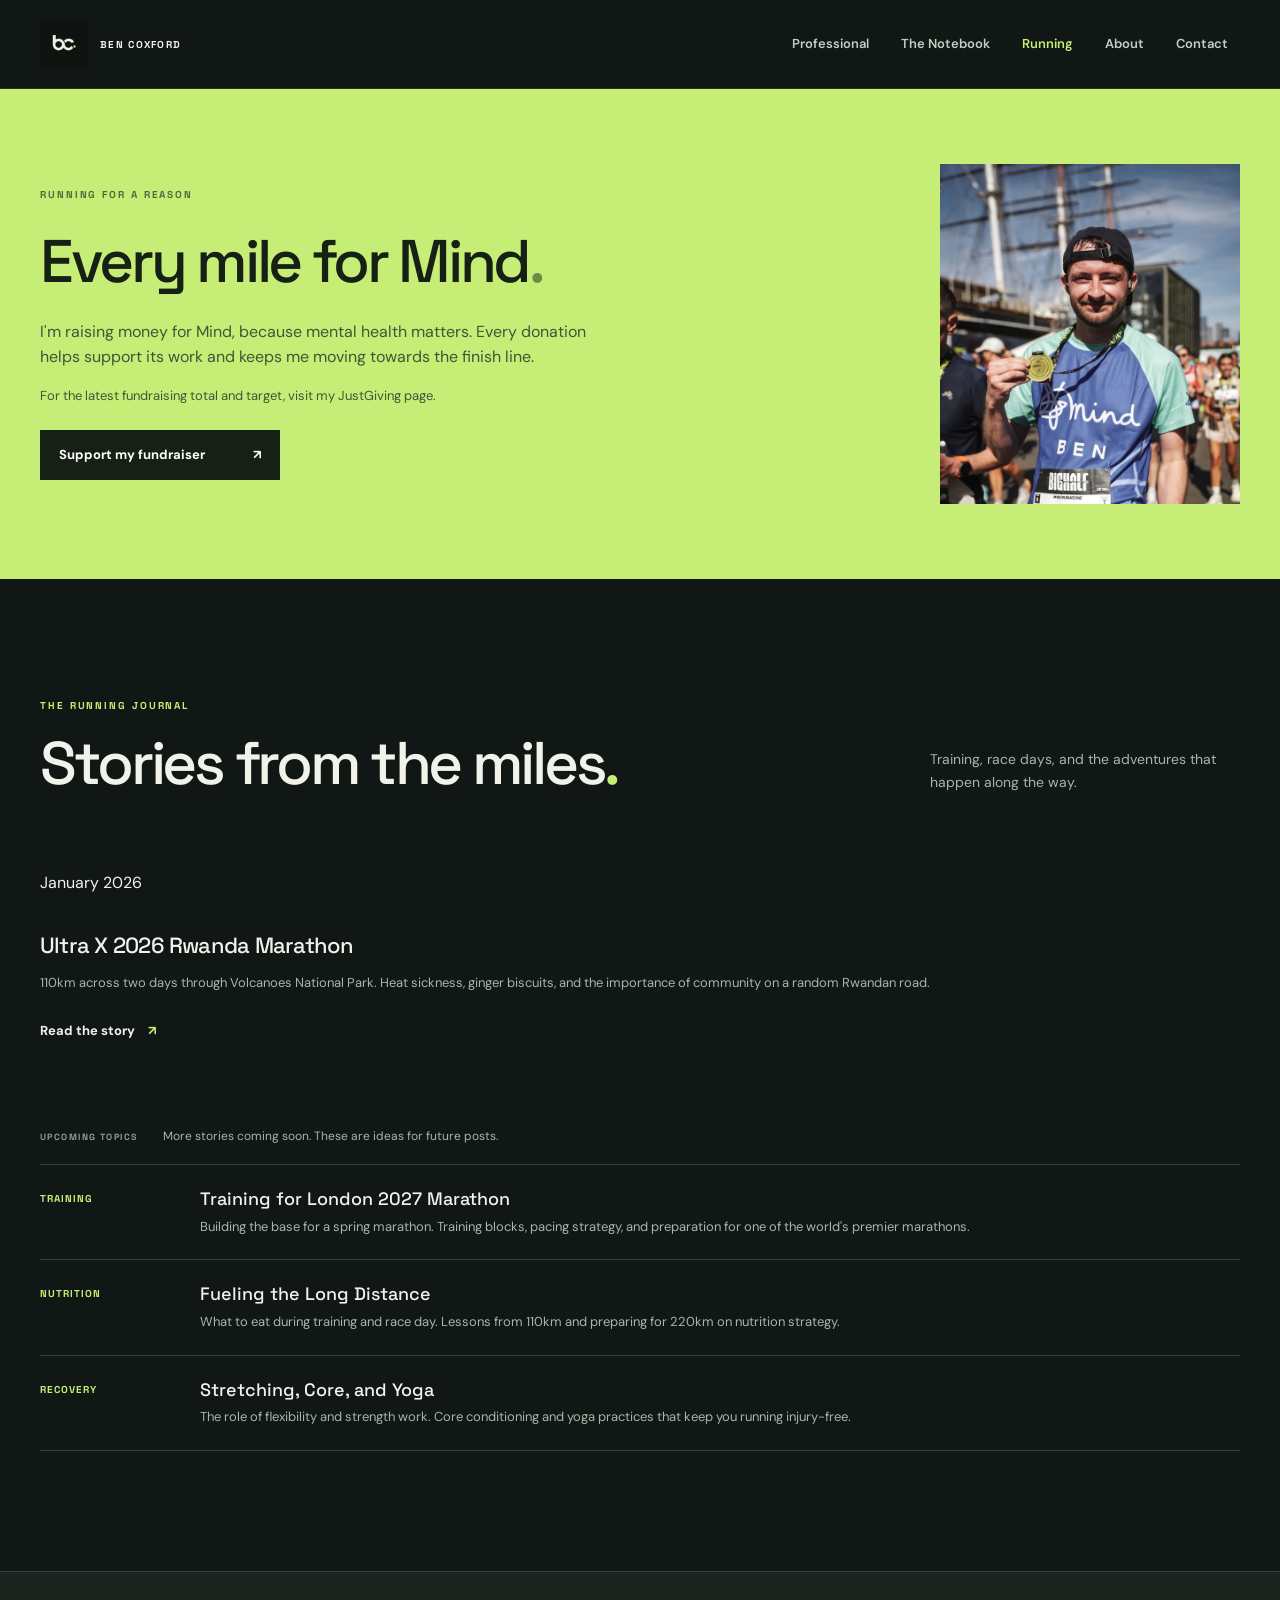
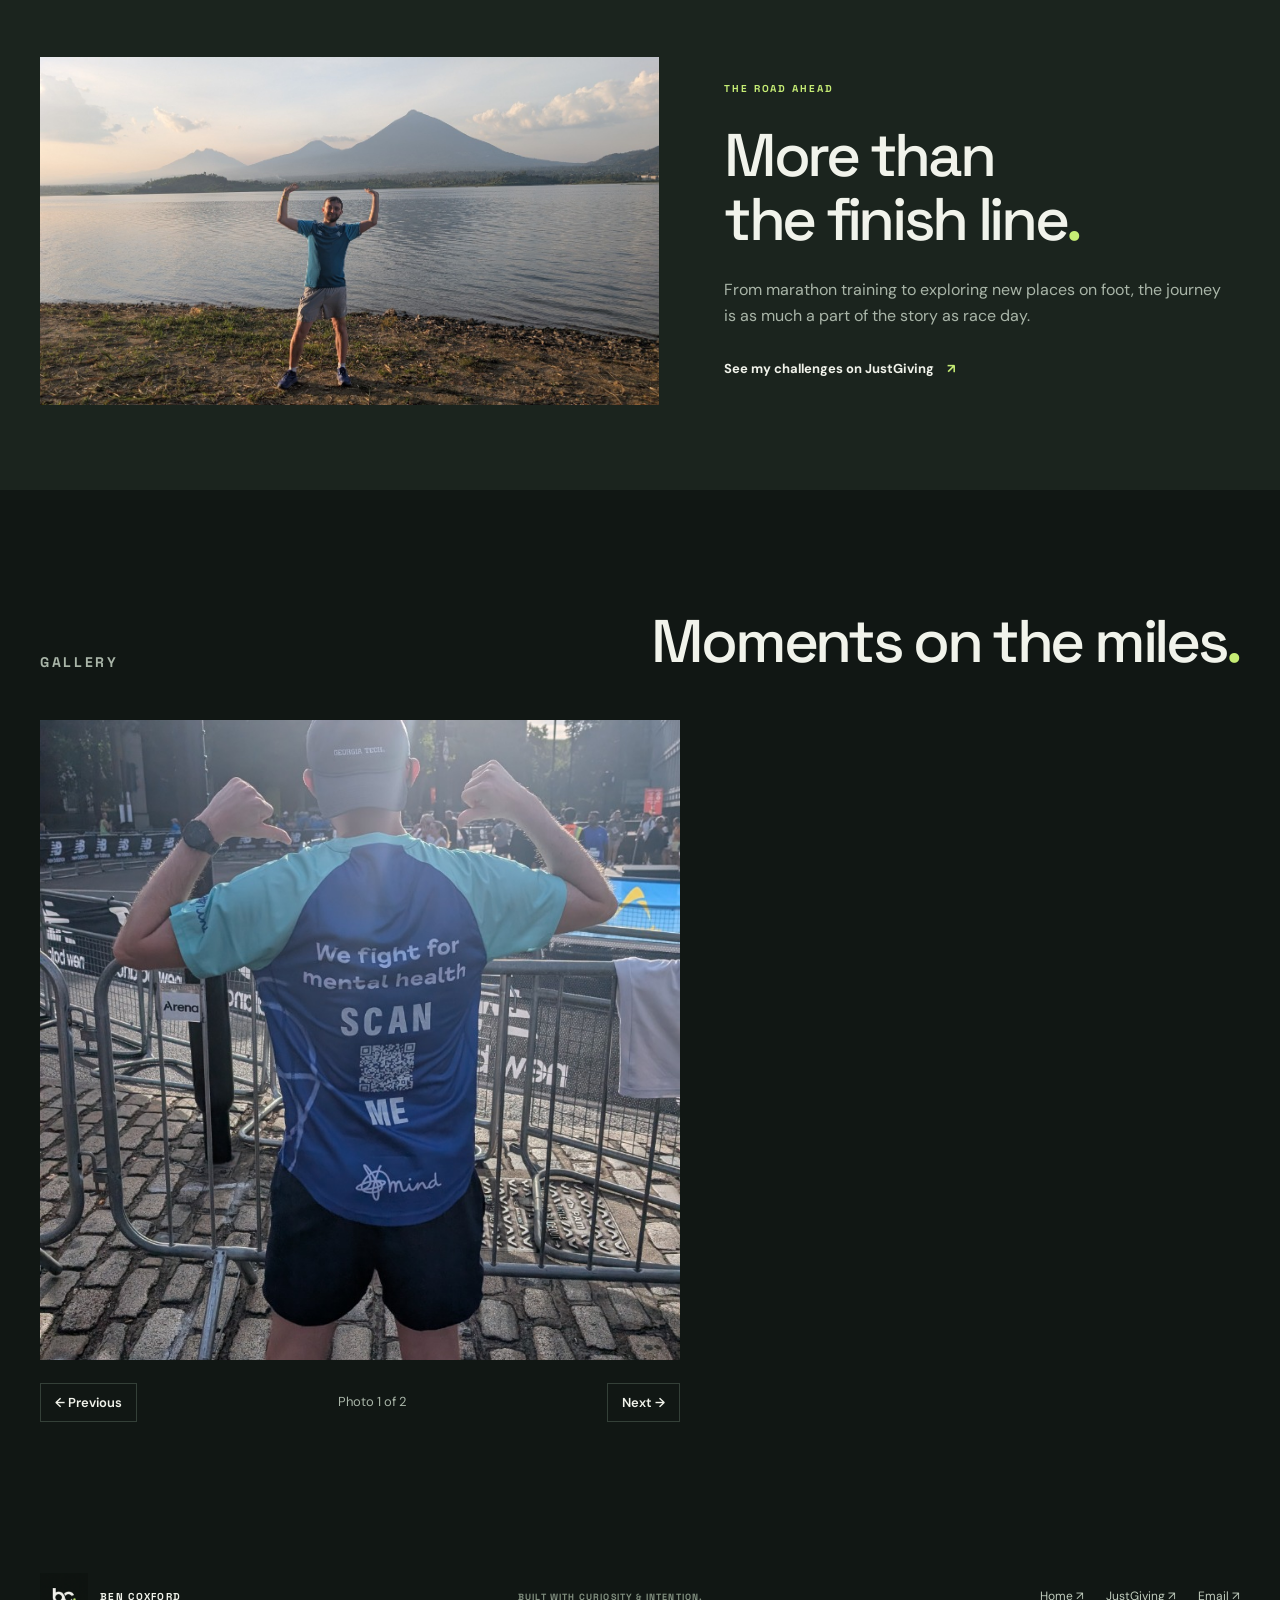
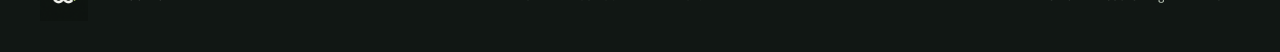
==== commit 13173a6d: "add gallery  slide support" ====
--- a/running.html
+++ b/running.html
@@ -7,7 +7,7 @@
   <meta name="theme-color" content="#111714">
   <title>Running | Ben Coxford</title>
   <link rel="icon" type="image/png" href="assets/bc-logo.png">
-  <link rel="stylesheet" href="styles.css">
+  <link rel="stylesheet" href="styles.css?v=20261109-running-gallery">
 </head>
 <body>
   <a class="skip-link" href="#main">Skip to content</a>
@@ -34,12 +34,46 @@
     <section class="running-adventure"><div class="container running-adventure-inner"><img src="assets/running/running-adventure.jpg" alt="Ben beside a lake with mountains in the background." loading="lazy"><div><p class="eyebrow">THE ROAD AHEAD</p><h2>More than<br>the finish line<span class="accent">.</span></h2><p>From marathon training to exploring new places on foot, the journey is as much a part of the story as race day.</p><a class="inline-link" href="https://www.justgiving.com/page/bencoxford">See my challenges on JustGiving <span aria-hidden="true">↗</span></a></div></div></section>
     <section class="container section" aria-labelledby="gallery-title">
       <div class="section-heading"><p class="eyebrow section-number">GALLERY</p><h2 id="gallery-title">Moments on the miles<span class="accent">.</span></h2></div>
-      <div class="gallery-grid">
+      <div class="gallery-grid running-gallery" aria-label="Running photos">
         <img src="assets/running/mind-race-finish.jpg" alt="Celebrating at the finish line with arms raised" loading="lazy">
         <img src="assets/running/mind-race-animation.gif" alt="Animated race moment" loading="lazy">
       </div>
     </section>
   </main>
   <footer class="site-footer"><div class="container footer-inner"><a class="brand footer-brand" href="index.html" aria-label="Ben Coxford, home"><img class="brand-logo" src="assets/bc-logo.png" alt=""><span class="brand-name">BEN COXFORD</span></a><p>BUILT WITH CURIOSITY &amp; INTENTION.</p><div><a href="index.html">Home ↗</a><a href="https://www.justgiving.com/page/bencoxford">JustGiving ↗</a><a href="mailto:ben.coxford@gmail.com">Email ↗</a></div></div></footer>
+  <script>
+    var gallery = document.querySelector('.running-gallery');
+    var photos = Array.from(gallery.querySelectorAll('img'));
+    if (photos.length > 1) {
+      var controls = document.createElement('div');
+      var previous = document.createElement('button');
+      var next = document.createElement('button');
+      var galleryStatus = document.createElement('span');
+      var current = 0;
+      controls.className = 'gallery-controls';
+      previous.type = next.type = 'button';
+      previous.textContent = '← Previous';
+      next.textContent = 'Next →';
+      previous.setAttribute('aria-label', 'Previous photo');
+      next.setAttribute('aria-label', 'Next photo');
+      galleryStatus.setAttribute('aria-live', 'polite');
+      galleryStatus.setAttribute('aria-atomic', 'true');
+      controls.append(previous, galleryStatus, next);
+      gallery.after(controls);
+      gallery.classList.add('is-carousel');
+
+      function showPhoto(index) {
+        current = (index + photos.length) % photos.length;
+        photos.forEach(function (photo, photoIndex) {
+          photo.hidden = photoIndex !== current;
+        });
+        galleryStatus.textContent = 'Photo ' + (current + 1) + ' of ' + photos.length;
+      }
+
+      previous.addEventListener('click', function () { showPhoto(current - 1); });
+      next.addEventListener('click', function () { showPhoto(current + 1); });
+      showPhoto(current);
+    }
+  </script>
 </body>
 </html>
--- a/styles.css
+++ b/styles.css
@@ -47,15 +47,18 @@
 .article-figure-stack{max-width:484px}
 .article-figure-hero{max-width:600px}
 .article-figure-centered{max-width:520px;margin-left:auto;margin-right:auto}
-.article-gallery{margin:50px 0}.article-gallery h2{margin-bottom:30px}.gallery-grid{display:grid;grid-template-columns:repeat(3,1fr);gap:15px;margin-bottom:30px;max-width:400px}.gallery-grid img{aspect-ratio:1;width:100%;height:auto;object-fit:cover}.gallery-item{position:relative;overflow:hidden;border-radius:4px;aspect-ratio:1}.gallery-item img,.gallery-item video{width:100%;height:100%;object-fit:cover}.gallery-item a{display:flex;align-items:center;justify-content:center;width:100%;height:100%;background:rgba(0,0,0,.3);opacity:0;transition:opacity .2s ease}.gallery-item:hover a{opacity:1}.video-gallery-item{background:#000}.video-gallery-item video{width:100%;height:100%;object-fit:cover}
+.article-gallery{margin:50px 0}.article-gallery h2{margin-bottom:30px}.gallery-grid{display:grid;grid-template-columns:repeat(auto-fit,minmax(250px,1fr));gap:15px;margin-bottom:30px}.gallery-grid img{aspect-ratio:1;width:100%;height:auto;object-fit:cover;cursor:pointer}.gallery-item{position:relative;overflow:hidden;border-radius:4px;aspect-ratio:1;width:100%;height:100%}.gallery-item img,.gallery-item video{width:100%;height:100%;object-fit:cover}.lightbox{display:none;position:fixed;z-index:1000;left:0;top:0;width:100%;height:100%;background:rgba(0,0,0,.95);align-items:center;justify-content:center;overflow:auto}.lightbox.active{display:flex}.lightbox img{max-width:90%;max-height:90%;object-fit:contain}.lightbox-close{position:absolute;top:20px;right:40px;font-size:36px;color:#fff;cursor:pointer;background:none;border:none;padding:0;z-index:1001}.gallery-item img,.gallery-item video{width:100%;height:100%;object-fit:cover}.gallery-item a{display:flex;align-items:center;justify-content:center;width:100%;height:100%;background:rgba(0,0,0,.3);opacity:0;transition:opacity .2s ease}.gallery-item:hover a{opacity:1}.video-gallery-item{background:#000}.video-gallery-item video{width:100%;height:100%;object-fit:cover}
 .video-play-btn{width:50px;height:50px;background:var(--accent);border-radius:50%;display:flex;align-items:center;justify-content:center;color:#172015;font-weight:700}
-.professional-profile{display:grid;grid-template-columns:1fr 1.4fr;gap:60px;margin-bottom:65px}.professional-intro h3{font-size:25px;line-height:1.2;font-weight:500;letter-spacing:-.03em;margin-bottom:15px}.professional-intro p:not(.eyebrow),.skill-group p{color:var(--muted);font-size:14px;line-height:1.75}.skills-grid{display:grid;grid-template-columns:repeat(2,1fr);gap:0 30px}.skill-group{border-top:1px solid var(--line);padding:20px 0}.skill-group h3{font-size:16px;font-weight:600;margin-bottom:8px}.skill-group p{margin:0}.project-heading{margin-bottom:25px}
+.professional-profile{display:grid;grid-template-columns:220px minmax(0,1fr);align-items:center;gap:40px 50px;margin-bottom:65px}.professional-intro h3{font-size:25px;line-height:1.2;font-weight:500;letter-spacing:-.03em;margin-bottom:15px}.professional-intro p:not(.eyebrow),.skill-group p{color:var(--muted);font-size:14px;line-height:1.75}.skills-grid{display:grid;grid-column:1/-1;grid-template-columns:repeat(2,1fr);gap:0 30px}.skill-group{border-top:1px solid var(--line);padding:20px 0}.skill-group h3{font-size:16px;font-weight:600;margin-bottom:8px}.skill-group p{margin:0}.project-heading{margin-bottom:25px}
 .brand-logo{display:block;width:48px;height:48px;object-fit:cover}.about-portrait{object-position:center}
-.running-teaser{background:#1b241e;border-block:1px solid var(--line)}.running-teaser-inner{display:grid;grid-template-columns:1fr 1fr;align-items:center;gap:30px}.running-teaser h2,.fundraising-inner h2,.running-adventure h2{font-size:clamp(40px,4.7vw,62px);font-weight:500;line-height:1.08;letter-spacing:-.055em;margin-bottom:24px}.running-teaser h2 em{font-style:normal;color:var(--accent)}.running-teaser-copy>p:not(.eyebrow),.running-adventure p:not(.eyebrow){color:var(--muted);max-width:500px}.running-actions{display:flex;align-items:center;gap:25px;flex-wrap:wrap;margin-top:30px}.running-teaser-inner>img{width:100%;aspect-ratio:1.2;object-fit:contain;object-position:center center}.about-portrait{display:block;width:min(270px,100%);height:300px;object-fit:cover;object-position:center 25%;margin-top:50px}
+.running-teaser{background:#1b241e;border-block:1px solid var(--line)}.running-teaser-inner{display:grid;grid-template-columns:1fr 1fr;align-items:center;gap:30px}.running-teaser h2,.fundraising-inner h2,.running-adventure h2{font-size:clamp(40px,4.7vw,62px);font-weight:500;line-height:1.08;letter-spacing:-.055em;margin-bottom:24px}.running-teaser h2 em{font-style:normal;color:var(--accent)}.running-teaser-copy>p:not(.eyebrow),.running-adventure p:not(.eyebrow){color:var(--muted);max-width:500px}.running-actions{display:flex;align-items:center;gap:25px;flex-wrap:wrap;margin-top:30px}.running-teaser-inner>img{width:100%;aspect-ratio:1.2;object-fit:cover;object-position:center center}.about-portrait{display:block;width:220px;height:220px;object-fit:cover;object-position:center;border-radius:50%;margin:0}
 .running-hero{display:grid;grid-template-columns:1fr .9fr;gap:60px;align-items:center;padding-block:90px}.running-hero-copy>p:not(.eyebrow){color:var(--muted);max-width:480px;margin-bottom:30px}.running-hero>img{width:100%;height:520px;object-fit:cover}.fundraising-section{background:var(--accent);color:#172015}.fundraising-inner{display:grid;grid-template-columns:1fr 300px;align-items:center;gap:80px;padding-block:75px}.fundraising-inner .eyebrow{color:#526a3e}.fundraising-inner h2 span{color:#6b8b45}.fundraising-inner p:not(.eyebrow){max-width:550px;color:#40563a}.fundraising-note{font-size:13px}.fundraising-inner .button{margin-top:10px}.fundraising-inner img{width:100%;height:340px;object-fit:cover;object-position:center 32%}.running-topics{display:grid;grid-template-columns:repeat(3,1fr)}.running-adventure{background:#1b241e;border-top:1px solid var(--line)}.running-adventure-inner{padding-block:85px;display:grid;grid-template-columns:1.2fr 1fr;align-items:center;gap:65px}.running-adventure img{width:100%;display:block}
-@media(max-width:600px){nav{gap:10px}nav a{font-size:11px}.running-teaser-inner,.running-hero,.fundraising-inner,.running-adventure-inner{grid-template-columns:1fr;gap:30px}.running-teaser-inner>img,.running-hero>img{height:320px}.running-hero{padding-block:60px}.fundraising-inner{padding-block:60px}.fundraising-inner img{height:320px}.running-topics{grid-template-columns:1fr}.running-topics .article-card{border-right:0;border-top:1px solid var(--line);padding-left:0}.running-topics .article-card:first-child{border-top:0}.running-adventure-inner{padding-block:60px}.about-portrait{width:180px;height:200px;margin:20px 0 35px}}
+@media(max-width:600px){nav{gap:10px}nav a{font-size:11px}.running-teaser-inner,.running-hero,.fundraising-inner,.running-adventure-inner{grid-template-columns:1fr;gap:30px}.running-teaser-inner>img,.running-hero>img{height:320px}.running-hero{padding-block:60px}.fundraising-inner{padding-block:60px}.fundraising-inner img{height:320px}.running-topics{grid-template-columns:1fr}.running-topics .article-card{border-right:0;border-top:1px solid var(--line);padding-left:0}.running-topics .article-card:first-child{border-top:0}.running-adventure-inner{padding-block:60px}}
 @media(max-width:600px){.brand-logo{width:36px;height:36px}nav{gap:8px}nav a{font-size:10px}}
-@media(max-width:600px){.professional-profile{grid-template-columns:1fr;gap:20px;margin-bottom:45px}.skills-grid{grid-template-columns:1fr}}
+@media(max-width:600px){.professional-profile{grid-template-columns:1fr;align-items:start;gap:20px;margin-bottom:45px}.about-portrait{width:110px;height:110px}.skills-grid{grid-template-columns:1fr}}
+@media(min-width:601px) and (max-width:900px){.professional-profile{grid-template-columns:180px minmax(0,1fr);gap:30px}.about-portrait{width:180px;height:180px}}
+.running-gallery.is-carousel{display:block;max-width:640px;margin-bottom:15px}.running-gallery img{cursor:default}.running-gallery img[hidden]{display:none}.gallery-controls{display:flex;align-items:center;justify-content:space-between;gap:15px;max-width:640px;color:var(--muted);font-size:13px}.gallery-controls button{border:1px solid var(--line);background:transparent;color:var(--text);padding:10px 14px;font:600 13px var(--body);cursor:pointer}.gallery-controls button:hover{border-color:var(--accent);color:var(--accent)}.gallery-controls button:focus-visible{outline:2px solid var(--accent);outline-offset:5px}
+.gallery-photo-button{display:block;width:100%;height:100%;padding:0;border:0;background:transparent;cursor:pointer}.gallery-photo-button:focus-visible{outline:3px solid var(--accent);outline-offset:-3px}.rwanda-lightbox{position:fixed;inset:0;width:100%;height:100%;max-width:none;max-height:none;margin:0;padding:55px 20px 20px;border:0;background:rgba(0,0,0,.95);color:var(--text)}.rwanda-lightbox[open]{display:flex;flex-direction:column;align-items:center;justify-content:center;gap:15px}.rwanda-lightbox::backdrop{background:rgba(0,0,0,.95)}.rwanda-lightbox img{display:block;max-width:100%;max-height:calc(100% - 65px);object-fit:contain;min-height:0}.rwanda-lightbox-close{position:absolute;top:10px;right:20px;border:0;background:transparent;color:var(--text);font-size:36px;line-height:1;cursor:pointer}.rwanda-lightbox-close:focus-visible{outline:2px solid var(--accent);outline-offset:5px}.rwanda-lightbox-controls{width:min(100%,640px);flex-shrink:0}
 .header-inner nav{gap:8px}.header-inner nav a{display:inline-flex;align-items:center;min-height:44px;padding:0 12px;font-size:13px}.header-inner nav a.button{gap:8px;padding:8px 12px;border:1px solid var(--accent);background:transparent;color:var(--accent)}.header-inner nav a.button:hover{background:var(--accent);color:var(--bg)}.header-inner nav a[aria-current="page"]{color:var(--accent)}
 .upcoming-list{list-style:none;padding:0;margin:0}.upcoming-list li{display:grid;grid-template-columns:140px 1fr;gap:20px;border-bottom:1px solid var(--line);padding:22px 0}.upcoming-list li>span{font:700 10px var(--display);letter-spacing:.1em;color:var(--accent);padding-top:5px}.upcoming-list h3{font-size:18px;font-weight:500;line-height:1.3;margin:0 0 6px}.upcoming-list p{font-size:13px;color:var(--muted);margin:0}
 .article-body h3{font-size:21px;line-height:1.3;color:var(--text);margin:32px 0 14px}.article-body pre{background:#101813;border:1px solid var(--line);padding:18px;overflow-x:auto;line-height:1.55;font-size:13px;overflow-wrap:normal}.article-body code{font-family:Consolas,monospace}.article-body ul,.article-body ol{padding-left:24px;margin-bottom:22px}
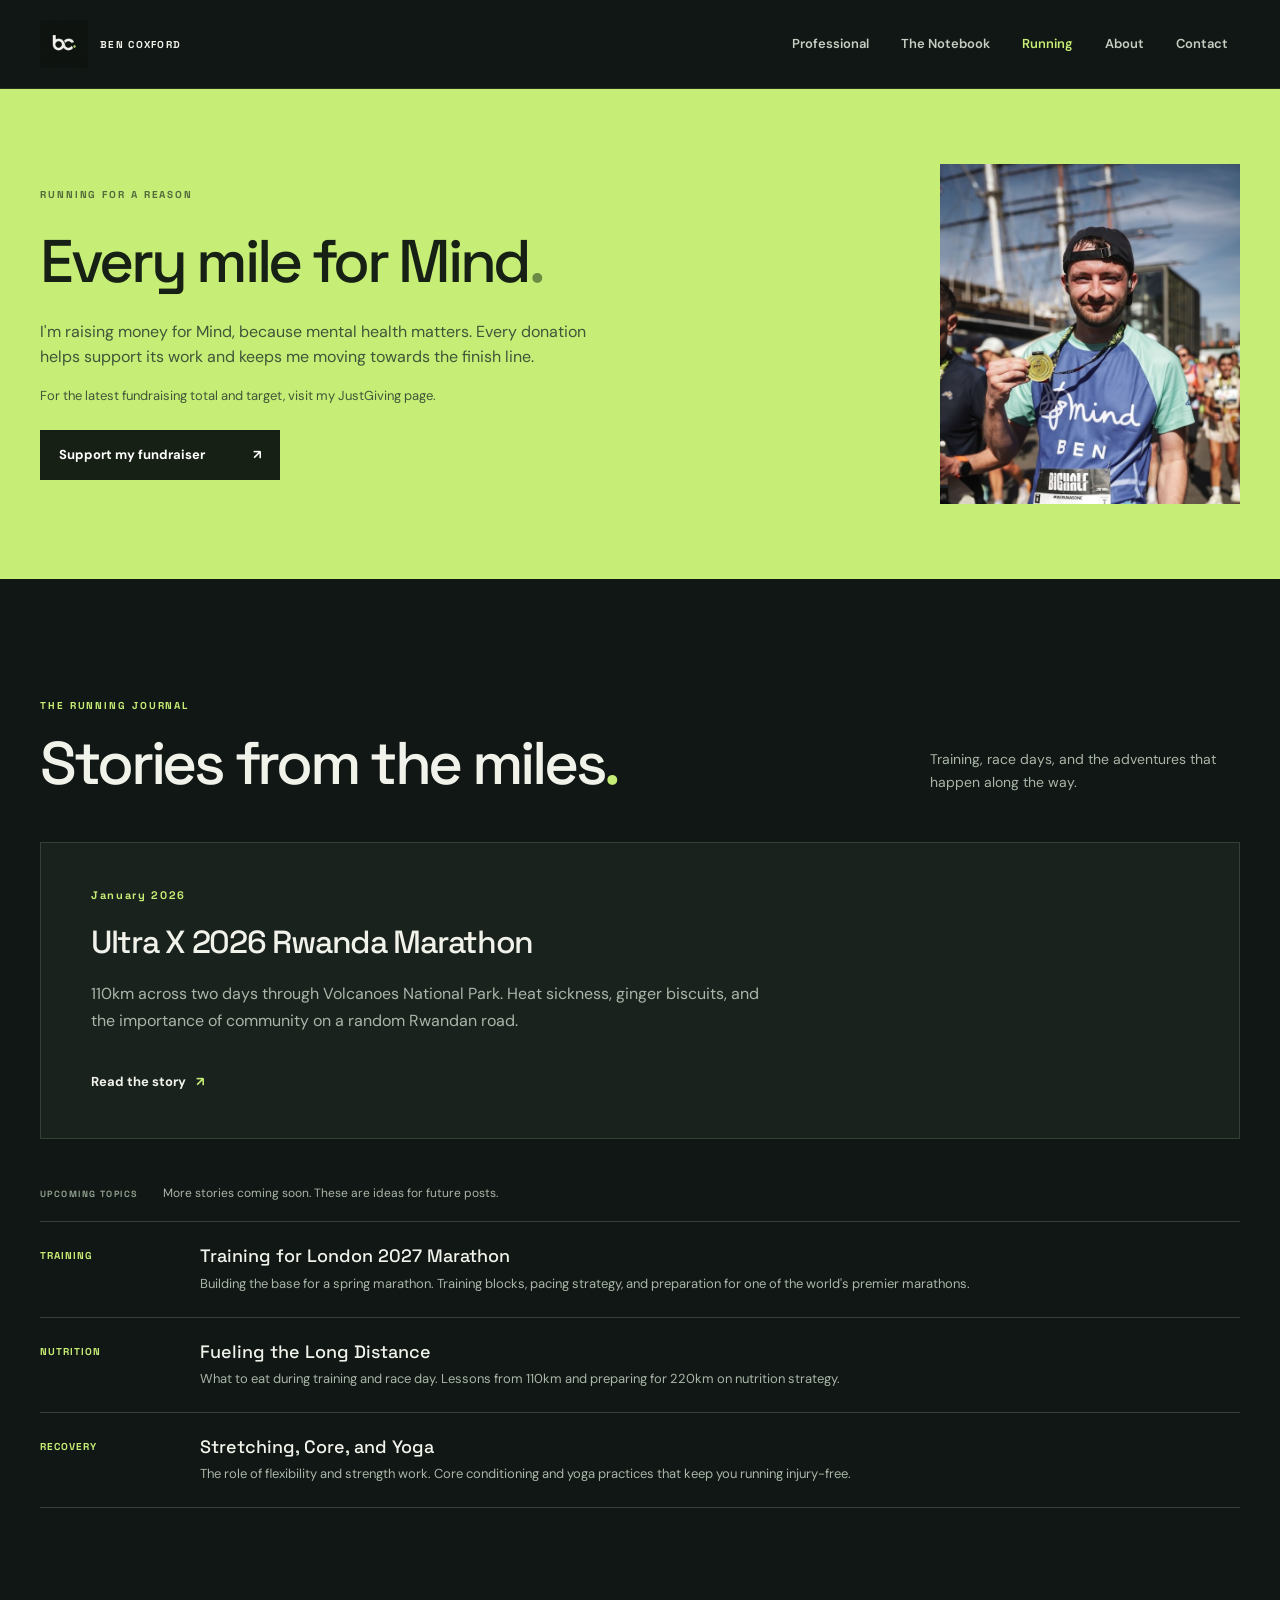
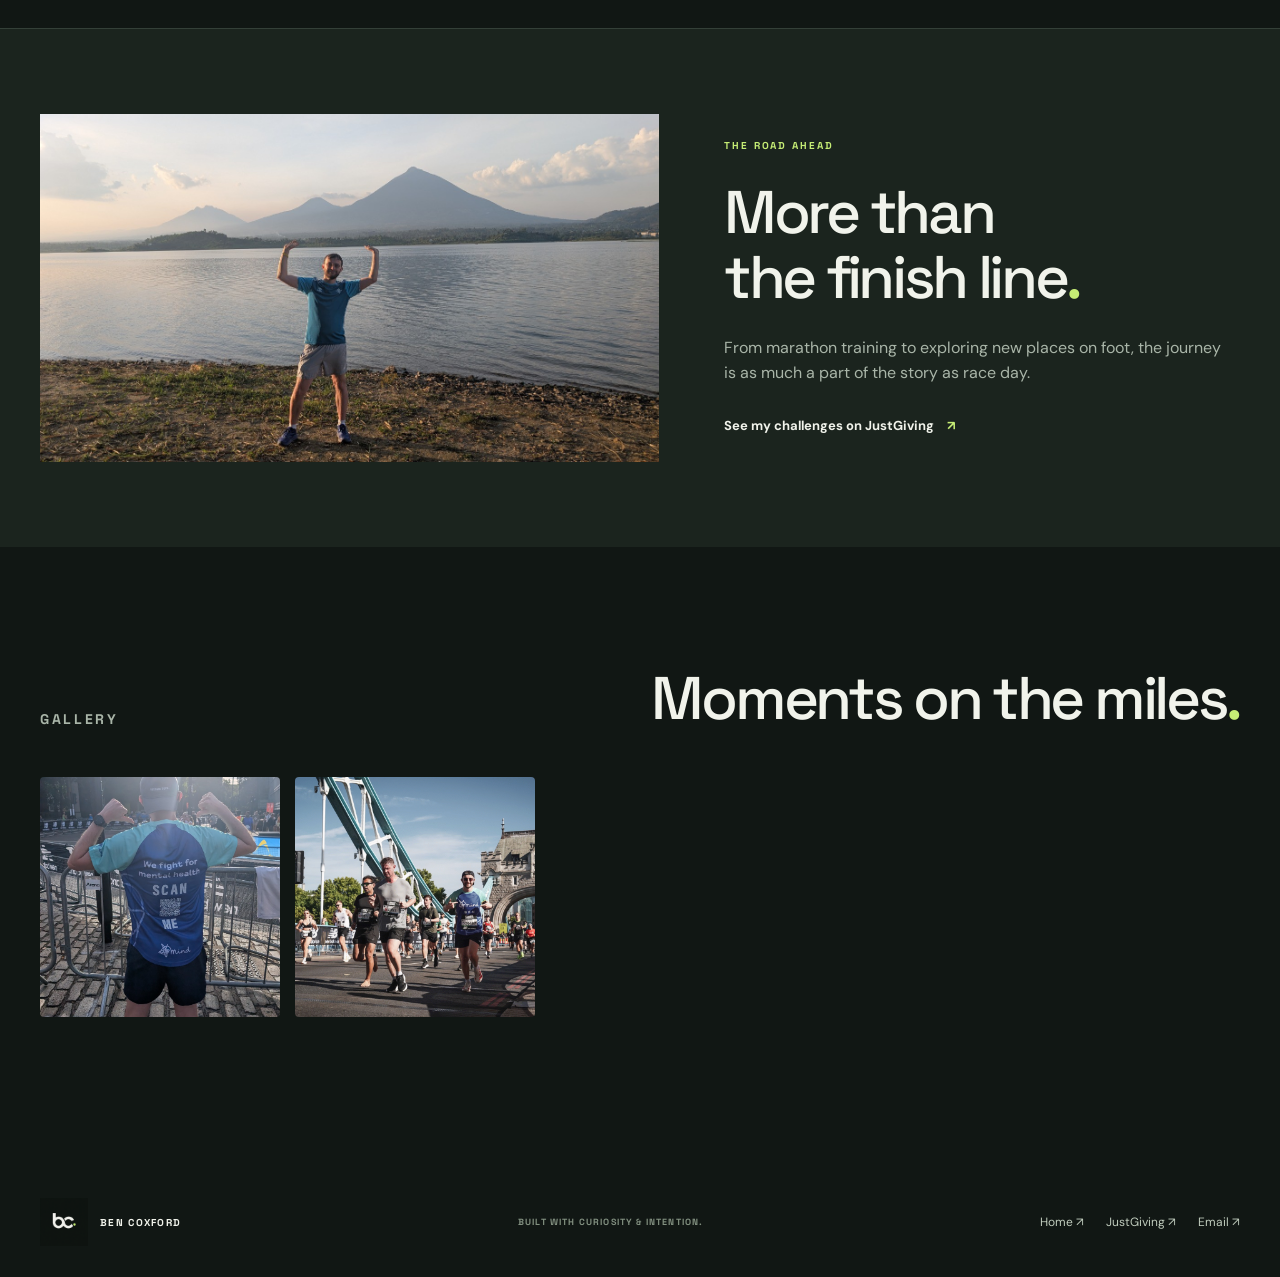
==== commit 7f0ff1b5: "add topics" ====
--- a/running.html
+++ b/running.html
@@ -7,7 +7,7 @@
   <meta name="theme-color" content="#111714">
   <title>Running | Ben Coxford</title>
   <link rel="icon" type="image/png" href="assets/bc-logo.png">
-  <link rel="stylesheet" href="styles.css?v=20261109-running-gallery">
+  <link rel="stylesheet" href="styles.css?v=20261110-running-grid">
 </head>
 <body>
   <a class="skip-link" href="#main">Skip to content</a>
@@ -35,45 +35,67 @@
     <section class="container section" aria-labelledby="gallery-title">
       <div class="section-heading"><p class="eyebrow section-number">GALLERY</p><h2 id="gallery-title">Moments on the miles<span class="accent">.</span></h2></div>
       <div class="gallery-grid running-gallery" aria-label="Running photos">
-        <img src="assets/running/mind-race-finish.jpg" alt="Celebrating at the finish line with arms raised" loading="lazy">
-        <img src="assets/running/mind-race-animation.gif" alt="Animated race moment" loading="lazy">
+        <div class="gallery-item">
+          <img src="assets/running/mind-race-finish.jpg" alt="Celebrating at the finish line with arms raised" loading="lazy">
+        </div>
+        <div class="gallery-item">
+          <img src="assets/running/mind-race-animation.gif" alt="Animated race moment" loading="lazy">
+        </div>
       </div>
     </section>
   </main>
   <footer class="site-footer"><div class="container footer-inner"><a class="brand footer-brand" href="index.html" aria-label="Ben Coxford, home"><img class="brand-logo" src="assets/bc-logo.png" alt=""><span class="brand-name">BEN COXFORD</span></a><p>BUILT WITH CURIOSITY &amp; INTENTION.</p><div><a href="index.html">Home ↗</a><a href="https://www.justgiving.com/page/bencoxford">JustGiving ↗</a><a href="mailto:ben.coxford@gmail.com">Email ↗</a></div></div></footer>
+  <dialog class="rwanda-lightbox" id="lightbox" aria-label="Running photo gallery">
+    <button class="rwanda-lightbox-close" type="button" aria-label="Close photo viewer">&times;</button>
+    <img id="lightbox-img" alt="">
+    <div class="gallery-controls rwanda-lightbox-controls">
+      <button type="button" class="lightbox-previous" aria-label="Previous photo">← Previous</button>
+      <span class="lightbox-status" aria-live="polite" aria-atomic="true"></span>
+      <button type="button" class="lightbox-next" aria-label="Next photo">Next →</button>
+    </div>
+  </dialog>
   <script>
-    var gallery = document.querySelector('.running-gallery');
-    var photos = Array.from(gallery.querySelectorAll('img'));
-    if (photos.length > 1) {
-      var controls = document.createElement('div');
-      var previous = document.createElement('button');
-      var next = document.createElement('button');
-      var galleryStatus = document.createElement('span');
-      var current = 0;
-      controls.className = 'gallery-controls';
-      previous.type = next.type = 'button';
-      previous.textContent = '← Previous';
-      next.textContent = 'Next →';
-      previous.setAttribute('aria-label', 'Previous photo');
-      next.setAttribute('aria-label', 'Next photo');
-      galleryStatus.setAttribute('aria-live', 'polite');
-      galleryStatus.setAttribute('aria-atomic', 'true');
-      controls.append(previous, galleryStatus, next);
-      gallery.after(controls);
-      gallery.classList.add('is-carousel');
+    const lightbox = document.getElementById('lightbox');
+    const lightboxImage = document.getElementById('lightbox-img');
+    const lightboxStatus = lightbox.querySelector('.lightbox-status');
+    const galleryImages = Array.from(document.querySelectorAll('.running-gallery .gallery-item img'));
+    let currentPhoto = 0;
 
-      function showPhoto(index) {
-        current = (index + photos.length) % photos.length;
-        photos.forEach(function (photo, photoIndex) {
-          photo.hidden = photoIndex !== current;
-        });
-        galleryStatus.textContent = 'Photo ' + (current + 1) + ' of ' + photos.length;
+    function showPhoto(index) {
+      currentPhoto = (index + galleryImages.length) % galleryImages.length;
+      lightboxImage.src = galleryImages[currentPhoto].src;
+      lightboxImage.alt = galleryImages[currentPhoto].alt;
+      lightboxStatus.textContent = 'Photo ' + (currentPhoto + 1) + ' of ' + galleryImages.length;
+    }
+
+    galleryImages.forEach((image, index) => {
+      const button = document.createElement('button');
+      button.type = 'button';
+      button.className = 'gallery-photo-button';
+      button.setAttribute('aria-label', 'Open photo: ' + image.alt);
+      image.replaceWith(button);
+      button.append(image);
+      button.addEventListener('click', () => {
+        showPhoto(index);
+        lightbox.showModal();
+      });
+    });
+
+    lightbox.querySelector('.rwanda-lightbox-close').addEventListener('click', () => lightbox.close());
+    lightbox.querySelector('.lightbox-previous').addEventListener('click', () => showPhoto(currentPhoto - 1));
+    lightbox.querySelector('.lightbox-next').addEventListener('click', () => showPhoto(currentPhoto + 1));
+    lightbox.addEventListener('click', event => {
+      if (event.target === lightbox) lightbox.close();
+    });
+    lightbox.addEventListener('keydown', event => {
+      if (event.key === 'ArrowLeft') {
+        event.preventDefault();
+        showPhoto(currentPhoto - 1);
+      } else if (event.key === 'ArrowRight') {
+        event.preventDefault();
+        showPhoto(currentPhoto + 1);
       }
-
-      previous.addEventListener('click', function () { showPhoto(current - 1); });
-      next.addEventListener('click', function () { showPhoto(current + 1); });
-      showPhoto(current);
-    }
+    });
   </script>
 </body>
 </html>
--- a/styles.css
+++ b/styles.css
@@ -33,13 +33,14 @@
 .cube{position:absolute;width:85px;height:85px;border:1px solid #b5da86;transform:rotate(30deg) skew(-30deg);background:#a7d47c18}.cube:before,.cube:after{content:"";position:absolute;border:1px solid #b5da86;background:#9bc87c20}.cube:before{width:100%;height:28px;left:13px;top:-29px;transform:skew(-45deg)}.cube:after{height:100%;width:28px;right:-29px;top:-15px;transform:skewY(-45deg)}.cube-one{top:38%;left:44%;z-index:2;background:#b9e88e65}.cube-two{top:22%;left:26%;transform:rotate(30deg) skew(-30deg) scale(.65);opacity:.65}.cube-three{top:56%;left:64%;transform:rotate(30deg) skew(-30deg) scale(.65);opacity:.65}.visual-caption{position:absolute;bottom:22px;left:25px;right:25px;display:flex;justify-content:space-between;color:#bdd2b7;font:700 9px var(--display);letter-spacing:.14em}
 .project-content{padding:42px 45px;display:flex;flex-direction:column;align-items:flex-start}.project-topline{display:flex;justify-content:space-between;width:100%;font:700 9px var(--display);letter-spacing:.15em;color:#97aa95}.project-content h3{font-size:43px;letter-spacing:-.05em;font-weight:500;margin:42px 0 12px}.project-content p{color:var(--muted);font-size:14px;max-width:420px}.tags{display:flex;flex-wrap:wrap;gap:8px;margin:12px 0 32px}.tags span{border:1px solid #465448;padding:5px 8px;font:700 9px var(--display);letter-spacing:.08em;color:#c1cebe}.project-link{font-size:13px;font-weight:700;margin-top:auto}.project-link span{margin-left:15px;color:var(--accent)}.project-link:hover{color:var(--accent)}
 .section-end{display:flex;justify-content:space-between;align-items:center;margin-top:25px}.section-end a,.inline-link{font-size:13px;font-weight:700}.section-end a span,.inline-link span{color:var(--accent);margin-left:10px}
-.writing-section{background:#1b241e;border-block:1px solid var(--line)}.writing-intro{display:flex;align-items:baseline;gap:25px;border-bottom:1px solid var(--line);padding-bottom:18px}.writing-intro p{font-size:12px;color:var(--muted);margin:0}.article-grid{display:grid;grid-template-columns:repeat(4,1fr)}.article-card{position:relative;min-height:285px;padding:28px 25px 55px 0;border-right:1px solid var(--line)}.article-card+.article-card{padding-left:25px}.article-card:last-child{border-right:0}.article-meta{display:flex;justify-content:space-between;gap:8px;color:#a8b7a5;font:700 9px var(--display);letter-spacing:.1em}.draft{color:var(--accent)}.article-card h3{font-size:22px;line-height:1.2;letter-spacing:-.035em;font-weight:500;margin:36px 0 15px}.article-card p{color:var(--muted);font-size:13px}.article-arrow{position:absolute;bottom:15px;color:#7b8c79;font-size:19px}
+.writing-section{background:#1b241e;border-block:1px solid var(--line)}.writing-intro{display:flex;align-items:baseline;gap:25px;border-bottom:1px solid var(--line);padding-bottom:18px}.writing-intro p{font-size:12px;color:var(--muted);margin:0}.article-grid{display:grid;grid-template-columns:repeat(4,1fr)}.article-card{position:relative;min-height:285px;padding:28px 25px 55px 0;border-right:1px solid var(--line)}.article-card+.article-card{padding-left:25px}.article-card:last-child{border-right:0}
+.article-cards{display:grid;grid-template-columns:1fr;gap:0;margin-bottom:45px}.article-cards .article-card{min-height:auto;padding:45px 50px;border:1px solid var(--line);border-right:1px solid var(--line);background:#1a221d;transition:background .3s ease}.article-cards .article-card:hover{background:#202b23}.article-cards .article-card-content{display:flex;flex-direction:column}.article-cards .article-card-date{font:700 11px var(--display);letter-spacing:.15em;color:var(--accent);display:inline-block;margin-bottom:20px}.article-cards .article-card h3{font-size:32px;line-height:1.25;letter-spacing:-.04em;font-weight:500;margin:0 0 18px;color:var(--text)}.article-cards .article-card h3 a:hover{color:var(--accent)}.article-cards .article-card p{color:var(--muted);font-size:16px;line-height:1.7;margin:0 0 24px;max-width:680px}.article-cards .inline-link{font-size:13px;font-weight:700;display:inline-flex;align-items:center}.article-cards .inline-link span{color:var(--accent);margin-left:10px}.article-meta{display:flex;justify-content:space-between;gap:8px;color:#a8b7a5;font:700 9px var(--display);letter-spacing:.1em}.draft{color:var(--accent)}.article-card h3{font-size:22px;line-height:1.2;letter-spacing:-.035em;font-weight:500;margin:36px 0 15px}.article-card p{color:var(--muted);font-size:13px}.article-arrow{position:absolute;bottom:15px;color:#7b8c79;font-size:19px}
 .published-grid{display:grid;grid-template-columns:repeat(2,1fr);gap:20px;margin:25px 0 55px}.published-card{display:flex;flex-direction:column;min-height:230px;padding:28px;border:1px solid var(--line);background:#202b23}.published-card h3{font-size:25px;line-height:1.25;letter-spacing:-.035em;font-weight:500;margin:32px 0}.published-card h3 a:hover,.published-link:hover{color:var(--accent)}.published-link{font-size:13px;font-weight:700;margin-top:auto}.published-link span{color:var(--accent);margin-left:10px}
 .about-section{display:grid;grid-template-columns:1fr 1.25fr;gap:50px}.about-symbol{font-size:120px;line-height:1;color:#384b37;margin-top:65px}.about-copy h2{margin-bottom:30px}.about-copy p{max-width:570px;color:var(--muted);font-size:15px;line-height:1.85}.inline-link{display:inline-block;margin-top:14px}
 .contact-section{background:var(--accent);color:#172015}.contact-inner{padding-block:75px;display:flex;justify-content:space-between;align-items:end;gap:30px}.contact-inner .eyebrow{color:#526a3e;margin-bottom:20px}.contact-inner h2{font-size:clamp(38px,4.4vw,60px);font-weight:500;line-height:1.08;letter-spacing:-.055em;margin-bottom:20px}.contact-inner h2 span{color:#6b8b45}.contact-inner p:last-child{font-size:14px;color:#4c6040;margin:0}.button-dark{background:#172015;color:#fff;white-space:nowrap}.button-dark:hover{background:#344a30}
 .footer-inner{min-height:110px;display:flex;justify-content:space-between;align-items:center;gap:20px}.footer-inner p{font:700 9px var(--display);letter-spacing:.13em;color:#829080;margin:0}.footer-inner>div{display:flex;gap:22px}.footer-inner>div a{font-size:12px;color:#c0ccbd}
-@media(max-width:900px){.hero-art{opacity:.35;right:-150px}.hero-copy{width:80%}.focus-inner{align-items:flex-start;padding-block:22px;flex-direction:column;gap:12px}.focus-inner div{gap:20px;flex-wrap:wrap}.article-grid{grid-template-columns:repeat(2,1fr)}.article-card:nth-child(2){border-right:0}.article-card:nth-child(n+3){border-top:1px solid var(--line)}.article-card:nth-child(3){padding-left:0}}
-@media(max-width:600px){.container{width:calc(100% - 40px)}.header-inner{height:72px}.brand-name{display:none}nav{gap:20px}nav a{font-size:12px}.header-contact{font-size:0;padding:9px 12px}.header-contact span{font-size:14px;margin:0}.hero{min-height:590px;padding-top:50px}.hero-copy{width:100%}.hero-art{width:360px;height:360px;right:-180px;top:45%;opacity:.25}.orbit{inset:35px}.orbit-two{inset:75px}.orbit-three{inset:110px}.art-core{inset:138px}.hero-description{font-size:15px}.hero-actions{gap:20px;flex-wrap:wrap}.hero-bottom{font-size:8px}.focus-inner div{font-size:11px;gap:10px 20px}.section{padding-block:75px}.section-heading{display:block}.section-heading>p{margin-top:18px}.project-card{grid-template-columns:1fr}.project-visual{min-height:260px}.project-content{padding:30px 25px}.project-content h3{margin-top:30px}.writing-intro{display:block}.writing-intro p{margin-top:8px}.article-grid{grid-template-columns:1fr}.article-card,.article-card+.article-card,.article-card:nth-child(3){min-height:0;padding:24px 35px 30px 0;border-right:0;border-top:1px solid var(--line)}.article-card:first-child{border-top:0}.article-card h3{margin:20px 0 10px}.article-arrow{bottom:20px;right:0}.about-section{grid-template-columns:1fr;gap:0}.about-symbol{display:none}.contact-inner{padding-block:60px;display:block}.contact-inner .button{margin-top:28px}.footer-inner{padding-block:28px;flex-wrap:wrap}.footer-inner p{order:3;width:100%}.footer-inner>div{gap:15px}}
+@media(max-width:900px){.hero-art{opacity:.35;right:-150px}.hero-copy{width:80%}.focus-inner{align-items:flex-start;padding-block:22px;flex-direction:column;gap:12px}.focus-inner div{gap:20px;flex-wrap:wrap}.article-grid{grid-template-columns:repeat(2,1fr)}.article-card:nth-child(2){border-right:0}.article-card:nth-child(n+3){border-top:1px solid var(--line)}.article-card:nth-child(3){padding-left:0}.article-cards .article-card{padding:40px 35px}}
+@media(max-width:600px){.container{width:calc(100% - 40px)}.header-inner{height:72px}.brand-name{display:none}nav{gap:20px}nav a{font-size:12px}.header-contact{font-size:0;padding:9px 12px}.header-contact span{font-size:14px;margin:0}.hero{min-height:590px;padding-top:50px}.hero-copy{width:100%}.hero-art{width:360px;height:360px;right:-180px;top:45%;opacity:.25}.orbit{inset:35px}.orbit-two{inset:75px}.orbit-three{inset:110px}.art-core{inset:138px}.hero-description{font-size:15px}.hero-actions{gap:20px;flex-wrap:wrap}.hero-bottom{font-size:8px}.focus-inner div{font-size:11px;gap:10px 20px}.section{padding-block:75px}.section-heading{display:block}.section-heading>p{margin-top:18px}.project-card{grid-template-columns:1fr}.project-visual{min-height:260px}.project-content{padding:30px 25px}.project-content h3{margin-top:30px}.writing-intro{display:block}.writing-intro p{margin-top:8px}.article-grid{grid-template-columns:1fr}.article-card,.article-card+.article-card,.article-card:nth-child(3){min-height:0;padding:24px 35px 30px 0;border-right:0;border-top:1px solid var(--line)}.article-card:first-child{border-top:0}.article-card h3{margin:20px 0 10px}.article-arrow{bottom:20px;right:0}.article-cards .article-card{padding:30px 25px;border:1px solid var(--line)}.article-cards .article-card h3{font-size:24px}.article-cards .article-card p{font-size:15px}.about-section{grid-template-columns:1fr;gap:0}.about-symbol{display:none}.contact-inner{padding-block:60px;display:block}.contact-inner .button{margin-top:28px}.footer-inner{padding-block:28px;flex-wrap:wrap}.footer-inner p{order:3;width:100%}.footer-inner>div{gap:15px}}
 @media(max-width:600px){.published-grid{grid-template-columns:1fr}.published-card{min-height:200px;padding:24px}.published-card h3{font-size:22px;margin:26px 0}}
 @media(prefers-reduced-motion:reduce){html{scroll-behavior:auto}}
 .article-page{max-width:780px;padding-block:90px 120px}.article-back{display:inline-block;color:var(--accent);font-size:13px;font-weight:700;margin-bottom:50px}.article-page h1{font-size:clamp(38px,5vw,65px);line-height:1.08;letter-spacing:-.05em}.article-byline{color:var(--muted);font-size:13px;border-bottom:1px solid var(--line);padding-bottom:30px;margin-bottom:35px}.article-body{color:#d1d9cd;font-size:17px;line-height:1.9;overflow-wrap:anywhere}.article-body h2{color:var(--text);font-size:27px;line-height:1.25;letter-spacing:-.035em;margin:42px 0 16px}.article-body p{margin-bottom:22px;text-align:justify}.article-end{border-top:1px solid var(--line);padding-top:30px;margin-top:55px}
@@ -57,7 +58,7 @@
 @media(max-width:600px){.brand-logo{width:36px;height:36px}nav{gap:8px}nav a{font-size:10px}}
 @media(max-width:600px){.professional-profile{grid-template-columns:1fr;align-items:start;gap:20px;margin-bottom:45px}.about-portrait{width:110px;height:110px}.skills-grid{grid-template-columns:1fr}}
 @media(min-width:601px) and (max-width:900px){.professional-profile{grid-template-columns:180px minmax(0,1fr);gap:30px}.about-portrait{width:180px;height:180px}}
-.running-gallery.is-carousel{display:block;max-width:640px;margin-bottom:15px}.running-gallery img{cursor:default}.running-gallery img[hidden]{display:none}.gallery-controls{display:flex;align-items:center;justify-content:space-between;gap:15px;max-width:640px;color:var(--muted);font-size:13px}.gallery-controls button{border:1px solid var(--line);background:transparent;color:var(--text);padding:10px 14px;font:600 13px var(--body);cursor:pointer}.gallery-controls button:hover{border-color:var(--accent);color:var(--accent)}.gallery-controls button:focus-visible{outline:2px solid var(--accent);outline-offset:5px}
+.running-gallery{grid-template-columns:repeat(auto-fill,minmax(200px,240px))}.running-gallery img{cursor:pointer}.gallery-controls{display:flex;align-items:center;justify-content:space-between;gap:15px;max-width:640px;color:var(--muted);font-size:13px}.gallery-controls button{border:1px solid var(--line);background:transparent;color:var(--text);padding:10px 14px;font:600 13px var(--body);cursor:pointer}.gallery-controls button:hover{border-color:var(--accent);color:var(--accent)}.gallery-controls button:focus-visible{outline:2px solid var(--accent);outline-offset:5px}
 .gallery-photo-button{display:block;width:100%;height:100%;padding:0;border:0;background:transparent;cursor:pointer}.gallery-photo-button:focus-visible{outline:3px solid var(--accent);outline-offset:-3px}.rwanda-lightbox{position:fixed;inset:0;width:100%;height:100%;max-width:none;max-height:none;margin:0;padding:55px 20px 20px;border:0;background:rgba(0,0,0,.95);color:var(--text)}.rwanda-lightbox[open]{display:flex;flex-direction:column;align-items:center;justify-content:center;gap:15px}.rwanda-lightbox::backdrop{background:rgba(0,0,0,.95)}.rwanda-lightbox img{display:block;max-width:100%;max-height:calc(100% - 65px);object-fit:contain;min-height:0}.rwanda-lightbox-close{position:absolute;top:10px;right:20px;border:0;background:transparent;color:var(--text);font-size:36px;line-height:1;cursor:pointer}.rwanda-lightbox-close:focus-visible{outline:2px solid var(--accent);outline-offset:5px}.rwanda-lightbox-controls{width:min(100%,640px);flex-shrink:0}
 .header-inner nav{gap:8px}.header-inner nav a{display:inline-flex;align-items:center;min-height:44px;padding:0 12px;font-size:13px}.header-inner nav a.button{gap:8px;padding:8px 12px;border:1px solid var(--accent);background:transparent;color:var(--accent)}.header-inner nav a.button:hover{background:var(--accent);color:var(--bg)}.header-inner nav a[aria-current="page"]{color:var(--accent)}
 .upcoming-list{list-style:none;padding:0;margin:0}.upcoming-list li{display:grid;grid-template-columns:140px 1fr;gap:20px;border-bottom:1px solid var(--line);padding:22px 0}.upcoming-list li>span{font:700 10px var(--display);letter-spacing:.1em;color:var(--accent);padding-top:5px}.upcoming-list h3{font-size:18px;font-weight:500;line-height:1.3;margin:0 0 6px}.upcoming-list p{font-size:13px;color:var(--muted);margin:0}
